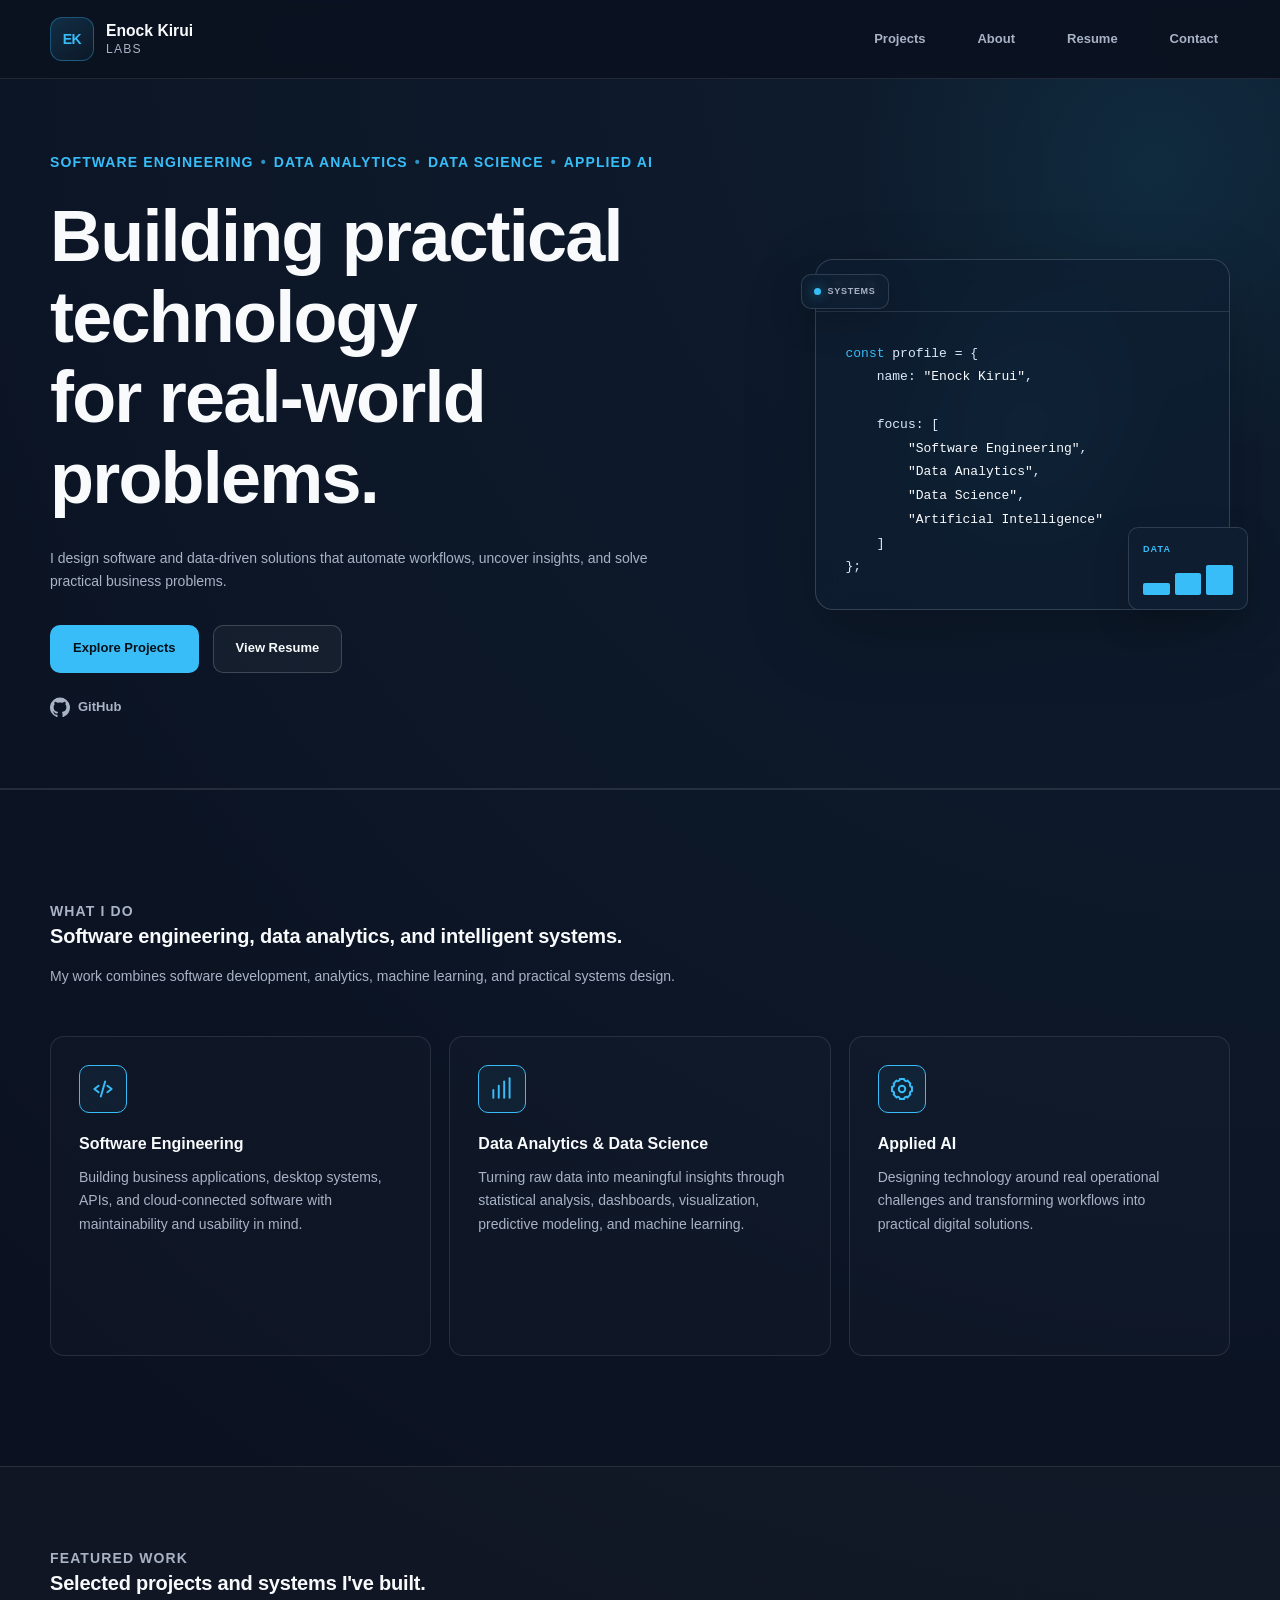
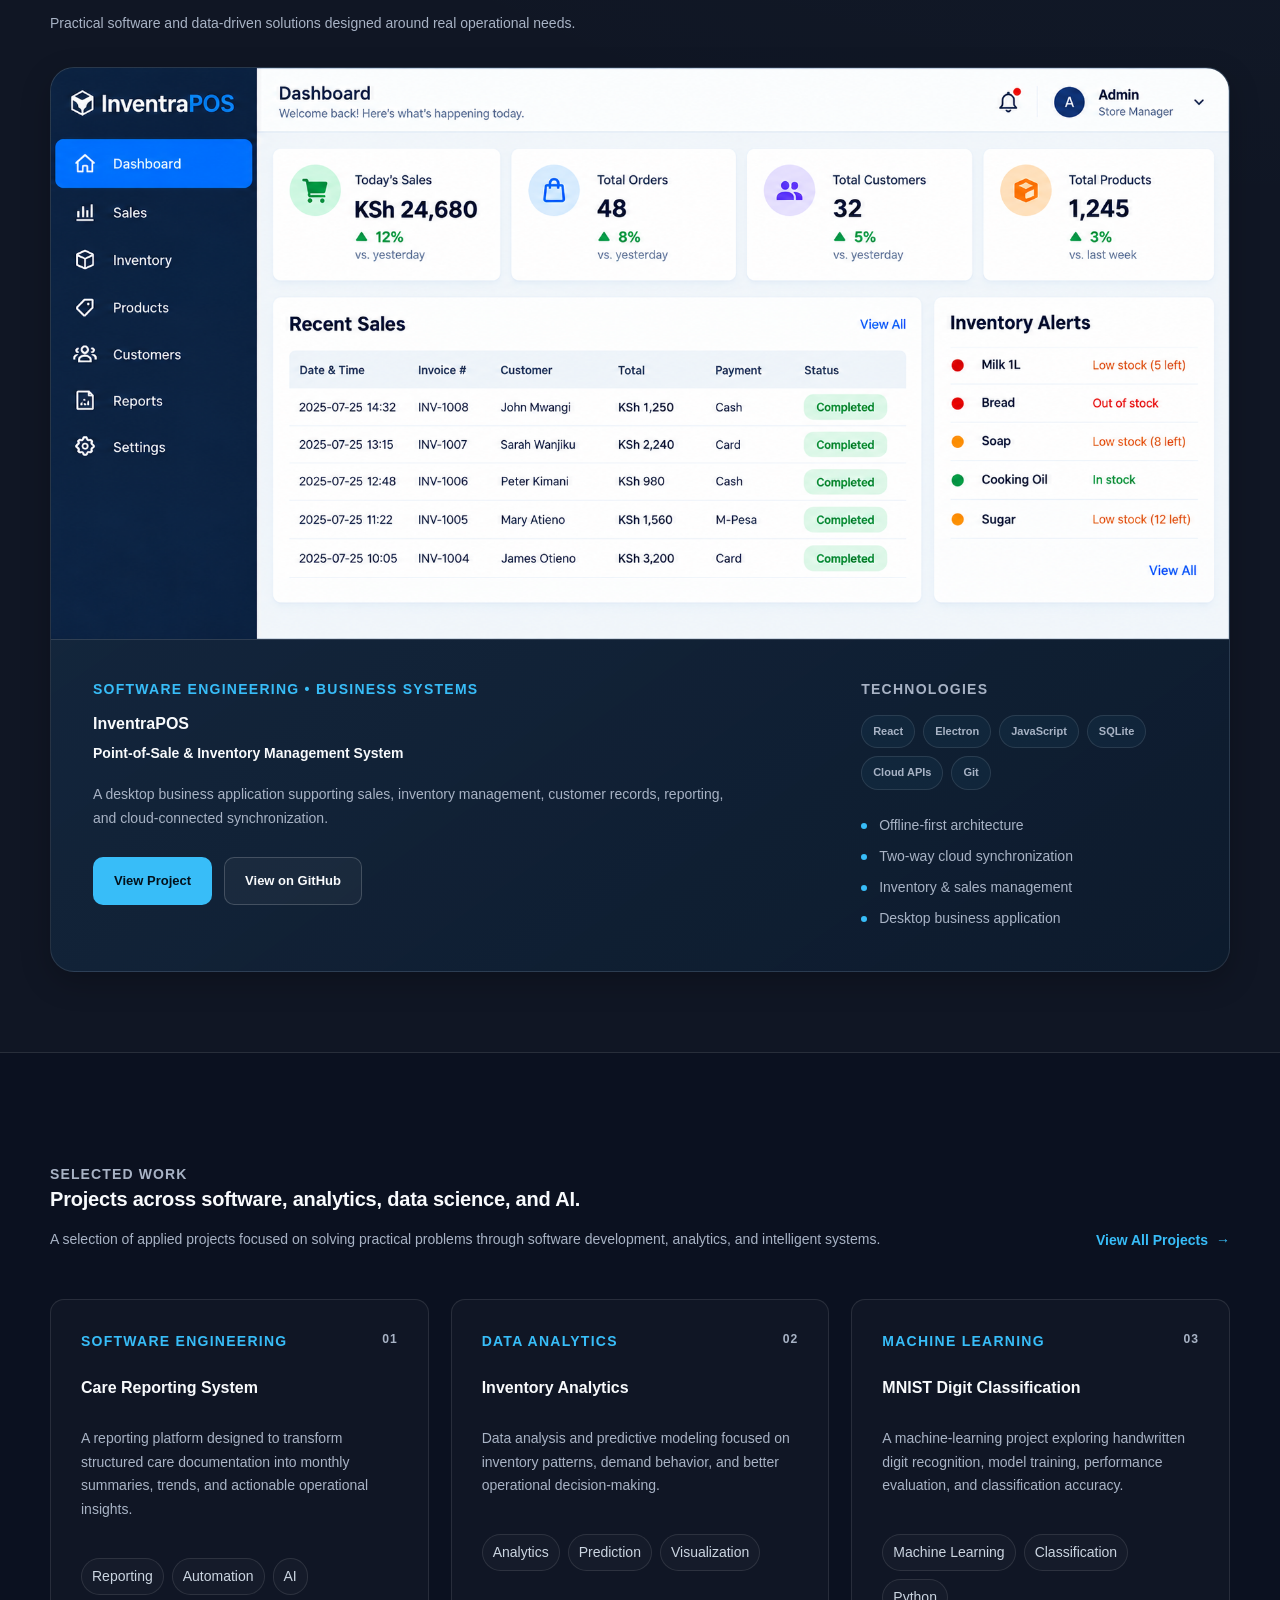
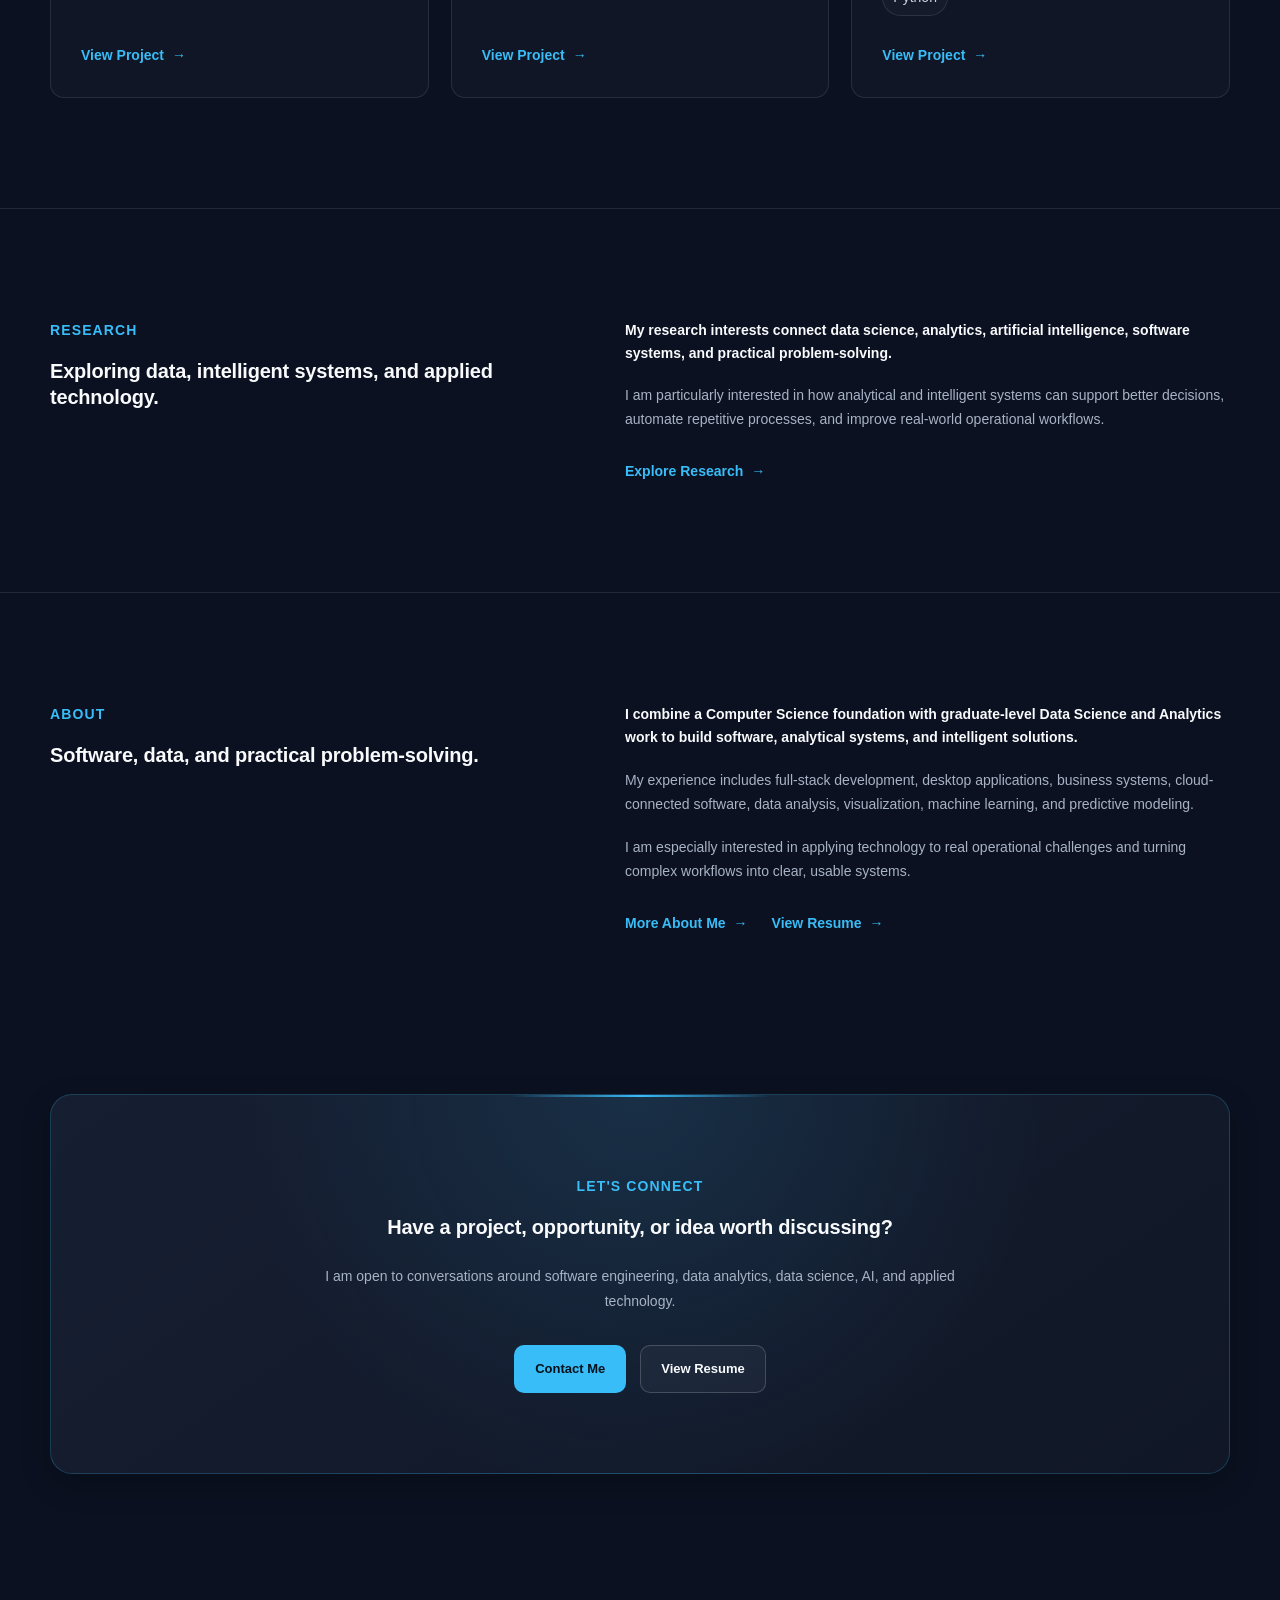
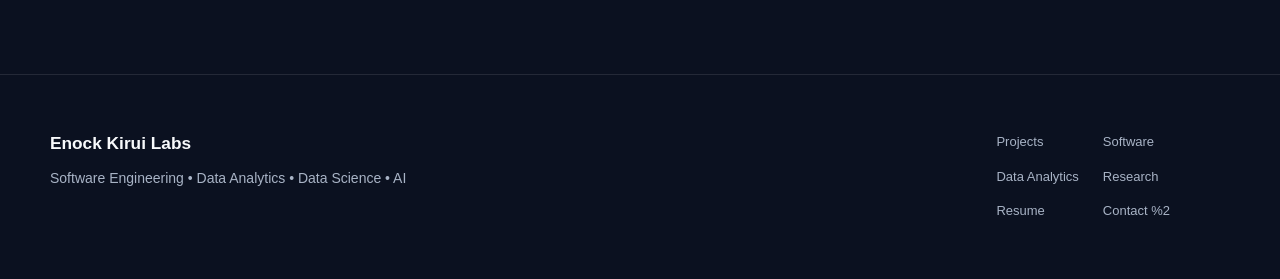
==== index.html @ 28e9755c "Innitial portfolio website" ====
<!DOCTYPE html>
<html lang="en">

<head>
    <meta charset="UTF-8">
    <meta
        name="viewport"
        content="width=device-width, initial-scale=1.0"
    >

    <title>
        Enock Kirui | Software Engineering, Data Analytics, Data Science & AI
    </title>

    <meta
        name="description"
        content="Enock Kirui Labs - Software Engineering, Data Analytics, Data Science, AI, and Applied Systems. Explore software, analytics, machine learning, and technical projects."
    >

    <meta
        name="author"
        content="Enock Kirui"
    >

    <link
        rel="stylesheet"
        href="assets/css/main.css"
    >
</head>

<body>

    <!-- =====================================================
         SKIP LINK
    ====================================================== -->

    <a
        class="skip-link"
        href="#main-content"
    >
        Skip to main content
    </a>


    <!-- =====================================================
         HEADER
    ====================================================== -->

    <header
        class="site-header"
        id="site-header"
    >
        <div class="container header-container">

            <!-- Brand -->

            <a
                class="brand"
                href="#home"
                aria-label="Enock Kirui Labs home"
            >
                <span
                    class="brand-mark"
                    aria-hidden="true"
                >
                    EK
                </span>

                <span class="brand-text">
                    <strong>Enock Kirui</strong>
                    <span>Labs</span>
                </span>
            </a>


            <!-- Mobile Navigation Button -->

            <button
                class="nav-toggle"
                id="nav-toggle"
                type="button"
                aria-label="Open navigation menu"
                aria-expanded="false"
                aria-controls="primary-navigation"
            >
                <span></span>
                <span></span>
                <span></span>
            </button>


            <!-- Primary Navigation -->

           <!-- Primary Navigation -->

<nav
    class="primary-navigation"
    id="primary-navigation"
    aria-label="Primary navigation"
>
    <ul class="nav-list">

        <li>
            <a
                class="nav-link"
                href="#projects"
            >
                Projects
            </a>
        </li>

        <li>
            <a
                class="nav-link"
                href="#about"
            >
                About
            </a>
        </li>

        <li>
            <a
                class="nav-link"
                href="resume.html"
            >
                Resume
            </a>
        </li>

        <li>
            <a
                class="nav-link"
                href="#contact"
            >
                Contact
            </a>
        </li>

    </ul>
</nav>

        </div>
    </header>


    <!-- =====================================================
         MAIN CONTENT
    ====================================================== -->

    <main id="main-content">


        <!-- =================================================
             HERO
        ================================================== -->

       <!-- =====================================================
     HERO
     ===================================================== -->

<section
    class="hero"
    id="home"
>

    <div class="container hero-container">

        <!-- HERO CONTENT -->

        <div class="hero-content">

            <p class="hero-eyebrow">
                SOFTWARE ENGINEERING
                <span>•</span>
                DATA ANALYTICS
                <span>•</span>
                DATA SCIENCE
                <span>•</span>
                APPLIED AI
            </p>


            <h1 class="hero-title">
                <span>Building practical technology</span>
                <span>for real-world problems.</span>
            </h1>


            <p class="hero-description">
                I design software and data-driven solutions that
                automate workflows, uncover insights, and solve
                practical business problems.
            </p>


            <!-- HERO BUTTONS -->

            <div class="hero-actions">

                <a
                    class="button button-primary"
                    href="#projects"
                >
                    Explore Projects
                </a>

                <a
                    class="button button-secondary"
                    href="resume.html"
                >
                    View Resume
                </a>

            </div>


            <!-- SOCIAL LINKS -->

            <div class="hero-socials">

                <a
                    href="https://github.com/kirui-star"
                    target="_blank"
                    rel="noopener noreferrer"
                    aria-label="Visit Enock Kirui on GitHub"
                >

                    <svg
                        viewBox="0 0 24 24"
                        aria-hidden="true"
                    >
                        <path
                            fill="currentColor"
                            d="M12 .7a12 12 0 0 0-3.79 23.39c.6.11.82-.26.82-.58v-2.24c-3.34.73-4.04-1.42-4.04-1.42-.55-1.39-1.34-1.76-1.34-1.76-1.09-.75.08-.73.08-.73 1.21.08 1.84 1.24 1.84 1.24 1.07 1.84 2.81 1.31 3.5 1 .11-.78.42-1.31.76-1.61-2.67-.3-5.47-1.33-5.47-5.93 0-1.31.47-2.38 1.24-3.22-.12-.3-.54-1.52.12-3.18 0 0 1.01-.32 3.3 1.23a11.5 11.5 0 0 1 6 0c2.29-1.55 3.3-1.23 3.3-1.23.66 1.66.24 2.88.12 3.18.77.84 1.24 1.91 1.24 3.22 0 4.61-2.81 5.62-5.48 5.92.43.37.81 1.1.81 2.22v3.29c0 .32.22.7.82.58A12 12 0 0 0 12 .7Z"
                        />
                    </svg>

                    <span>GitHub</span>

                </a>

            </div>

        </div>


        <!-- =================================================
             HERO VISUAL
             ================================================= -->

        <div
            class="hero-visual"
            aria-hidden="true"
        >

            <div class="code-window">

                <div class="code-window-header">

                    <span></span>
                    <span></span>
                    <span></span>

                </div>


                <div class="code-window-body">

                    <pre><code><span class="code-keyword">const</span> profile = {
    name: <span class="code-string">"Enock Kirui"</span>,

    focus: [
        <span class="code-string">"Software Engineering"</span>,
        <span class="code-string">"Data Analytics"</span>,
        <span class="code-string">"Data Science"</span>,
        <span class="code-string">"Artificial Intelligence"</span>
    ]
};</code></pre>

                </div>

            </div>


            <!-- Decorative data elements -->

            <div class="hero-data-card hero-data-card-one">

                <span class="data-label">
                    DATA
                </span>

                <div class="data-bars">
                    <span></span>
                    <span></span>
                    <span></span>
                </div>

            </div>


            <div class="hero-data-card hero-data-card-two">

                <span class="data-dot"></span>

                <span>
                    SYSTEMS
                </span>

            </div>

        </div>

    </div>

</section>


        <!-- =================================================
             EXPERTISE / PROJECTS OVERVIEW
        ================================================== -->

        <section
            class="section expertise"
            id="projects"
        >
            <div class="container">

                <div class="section-heading">

                    <p class="eyebrow">
                        What I Do
                    </p>

                    <h2>
                        Software engineering, data analytics, and intelligent systems.
                    </h2>

                    <p>
                        My work combines software development, analytics,
                        machine learning, and practical systems design.
                    </p>

                </div>


              <div class="expertise-grid">

    <!-- Software Engineering -->

    <article class="expertise-card">

        <div class="expertise-icon" aria-hidden="true">
            <svg viewBox="0 0 24 24">
                <path d="M8 9l-4 3 4 3"></path>
                <path d="M16 9l4 3-4 3"></path>
                <path d="M14 5l-4 14"></path>
            </svg>
        </div>

        <h3>Software Engineering</h3>

        <p>
            Building business applications, desktop systems,
            APIs, and cloud-connected software with
            maintainability and usability in mind.
        </p>

    </article>


    <!-- Data Analytics & Data Science -->

    <article class="expertise-card">

        <div class="expertise-icon" aria-hidden="true">
            <svg viewBox="0 0 24 24">
                <path d="M4 20V13"></path>
                <path d="M9 20V9"></path>
                <path d="M14 20V5"></path>
                <path d="M19 20V2"></path>
            </svg>
        </div>

        <h3>Data Analytics &amp; Data Science</h3>

        <p>
            Turning raw data into meaningful insights through
            statistical analysis, dashboards, visualization,
            predictive modeling, and machine learning.
        </p>

    </article>


    <!-- Applied Systems -->

    <article class="expertise-card">

        <div class="expertise-icon" aria-hidden="true">

            <svg viewBox="0 0 24 24">

                <circle cx="12" cy="12" r="3"></circle>

                <path
                    d="M19.4 15a1.7 1.7 0 0 0 .3 1.9l.1.1-2.8 2.8-.1-.1
                    a1.7 1.7 0 0 0-1.9-.3
                    1.7 1.7 0 0 0-1 1.6v.2h-4V21
                    a1.7 1.7 0 0 0-1-1.6
                    1.7 1.7 0 0 0-1.9.3l-.1.1L4.2 17l.1-.1
                    a1.7 1.7 0 0 0 .3-1.9
                    A1.7 1.7 0 0 0 3 14H2.8v-4H3
                    a1.7 1.7 0 0 0 1.6-1
                    1.7 1.7 0 0 0-.3-1.9L4.2 7
                    7 4.2l.1.1
                    a1.7 1.7 0 0 0 1.9.3
                    1.7 1.7 0 0 0 1-1.6v-.2h4V3
                    a1.7 1.7 0 0 0 1 1.6
                    1.7 1.7 0 0 0 1.9-.3l.1-.1L19.8 7l-.1.1
                    a1.7 1.7 0 0 0-.3 1.9
                    1.7 1.7 0 0 0 1.6 1h.2v4H21
                    a1.7 1.7 0 0 0-1.6 1Z"
                ></path>

            </svg>

        </div>

        <h3>Applied AI</h3>

        <p>
            Designing technology around real operational
            challenges and transforming workflows into
            practical digital solutions.
        </p>

    </article>

</div>

            </div>
        </section>


        <!-- =================================================
             SOFTWARE / FEATURED PROJECT
        ================================================== -->
<!-- =====================================================
     FEATURED WORK — INVENTRAPOS
     ===================================================== -->
<section class="section featured-project" id="projects">

    <div class="container">

        <!-- Section heading -->
        <div class="section-heading featured-heading">

            <p class="eyebrow">
                Featured Work
            </p>

            <h2>
                Selected projects and systems I've built.
            </h2>

            <p>
                Practical software and data-driven solutions designed
                around real operational needs.
            </p>

        </div>


        <!-- InventraPOS -->
        <article class="featured-work-card">

            <!-- Large application screenshot -->
            <div class="featured-work-image">

                <img
                    src="assets/images/dashboard.png"
                    alt="InventraPOS point-of-sale and inventory management dashboard"
                    loading="lazy"
                >

            </div>


            <!-- Project information -->
            <div class="featured-work-info">

                <div class="featured-work-description">

                    <p class="project-category">
                        Software Engineering • Business Systems
                    </p>

                    <h3>
                        InventraPOS
                    </h3>

                    <p class="featured-work-subtitle">
                        Point-of-Sale &amp; Inventory Management System
                    </p>

                    <p>
                        A desktop business application supporting sales,
                        inventory management, customer records, reporting,
                        and cloud-connected synchronization.
                    </p>


                    <div class="featured-work-actions">

                        <a
                            href="projects/inventrapos.html"
                            class="button button-primary"
                        >
                            View Project
                        </a>

                        <a
                            href="https://github.com/kirui-star/hybrid-pos"
                            class="button button-secondary"
                            target="_blank"
                            rel="noopener noreferrer"
                        >
                            View on GitHub
                        </a>

                    </div>

                </div>


                <!-- Technologies -->
                <div class="featured-work-tech">

                    <p class="featured-tech-label">
                        Technologies
                    </p>

                    <div class="featured-tech-list">

                        <span>React</span>
                        <span>Electron</span>
                        <span>JavaScript</span>
                        <span>SQLite</span>
                        <span>Cloud APIs</span>
                        <span>Git</span>

                    </div>

                    <div class="featured-highlights">

                        <p>Offline-first architecture</p>
                        <p>Two-way cloud synchronization</p>
                        <p>Inventory &amp; sales management</p>
                        <p>Desktop business application</p>

                    </div>

                </div>

            </div>

        </article>
        

    </div>

</section>

        <!-- =================================================
             DATA ANALYTICS / SELECTED WORK
        ================================================== -->

        <section
            class="section"
            id="data-analytics"
        >
            <div class="container">


                <div class="section-heading section-heading-row">

                    <div>

                        <p class="eyebrow">
                            Selected Work
                        </p>

                        <h2>
                            Projects across software, analytics, data science, and AI.
                        </h2>

                        <p>
                            A selection of applied projects focused on solving
                            practical problems through software development,
                            analytics, and intelligent systems.
                        </p>

                    </div>


                    <a
                        href="projects.html"
                        class="text-link"
                    >
                        View All Projects
                        <span aria-hidden="true">→</span>
                    </a>

                </div>


                <div
                    class="projects-grid"
                    id="selected-work"
                >


                    <!-- Project 1 -->

                    <article class="project-card">

                        <div class="project-card-top">

                            <p class="project-category">
                                Software Engineering
                            </p>

                            <span class="project-number">
                                01
                            </span>

                        </div>

                        <h3>
                            Care Reporting System
                        </h3>

                        <p>
                            A reporting platform designed to transform
                            structured care documentation into monthly
                            summaries, trends, and actionable operational
                            insights.
                        </p>

                        <ul class="project-tags">
                            <li>Reporting</li>
                            <li>Automation</li>
                            <li>AI</li>
                        </ul>

                        <a
                            href="projects.html"
                            class="text-link"
                        >
                            View Project
                            <span aria-hidden="true">→</span>
                        </a>

                    </article>


                    <!-- Project 2 -->

                    <article class="project-card">

                        <div class="project-card-top">

                            <p class="project-category">
                                Data Analytics
                            </p>

                            <span class="project-number">
                                02
                            </span>

                        </div>

                        <h3>
                            Inventory Analytics
                        </h3>

                        <p>
                            Data analysis and predictive modeling focused on
                            inventory patterns, demand behavior, and better
                            operational decision-making.
                        </p>

                        <ul class="project-tags">
                            <li>Analytics</li>
                            <li>Prediction</li>
                            <li>Visualization</li>
                        </ul>

                        <a
                            href="projects.html"
                            class="text-link"
                        >
                            View Project
                            <span aria-hidden="true">→</span>
                        </a>

                    </article>


                    <!-- Project 3 -->

                    <article class="project-card">

                        <div class="project-card-top">

                            <p class="project-category">
                                Machine Learning
                            </p>

                            <span class="project-number">
                                03
                            </span>

                        </div>

                        <h3>
                            MNIST Digit Classification
                        </h3>

                        <p>
                            A machine-learning project exploring handwritten
                            digit recognition, model training, performance
                            evaluation, and classification accuracy.
                        </p>

                        <ul class="project-tags">
                            <li>Machine Learning</li>
                            <li>Classification</li>
                            <li>Python</li>
                        </ul>

                        <a
                            href="projects.html"
                            class="text-link"
                        >
                            View Project
                            <span aria-hidden="true">→</span>
                        </a>

                    </article>

                </div>

            </div>
        </section>


        <!-- =================================================
             RESEARCH
        ================================================== -->

        <section
            class="section about-preview"
            id="research"
        >
            <div class="container about-preview-container">

                <div class="about-preview-heading">

                    <p class="eyebrow">
                        Research
                    </p>

                    <h2>
                        Exploring data, intelligent systems, and applied technology.
                    </h2>

                </div>


                <div class="about-preview-content">

                    <p class="about-lead">
                        My research interests connect data science, analytics,
                        artificial intelligence, software systems, and practical
                        problem-solving.
                    </p>

                    <p>
                        I am particularly interested in how analytical and
                        intelligent systems can support better decisions,
                        automate repetitive processes, and improve real-world
                        operational workflows.
                    </p>

                    <div class="about-actions">

                        <a
                            href="research.html"
                            class="text-link"
                        >
                            Explore Research
                            <span aria-hidden="true">→</span>
                        </a>

                    </div>

                </div>

            </div>
        </section>


        <!-- =================================================
             ABOUT
        ================================================== -->

        <section
            class="section about-preview"
            id="about"
        >
            <div class="container about-preview-container">

                <div class="about-preview-heading">

                    <p class="eyebrow">
                        About
                    </p>

                    <h2>
                        Software, data, and practical problem-solving.
                    </h2>

                </div>


                <div class="about-preview-content">

                    <p class="about-lead">
                        I combine a Computer Science foundation with graduate-level
                        Data Science and Analytics work to build software,
                        analytical systems, and intelligent solutions.
                    </p>

                    <p>
                        My experience includes full-stack development, desktop
                        applications, business systems, cloud-connected software,
                        data analysis, visualization, machine learning, and
                        predictive modeling.
                    </p>

                    <p>
                        I am especially interested in applying technology to real
                        operational challenges and turning complex workflows into
                        clear, usable systems.
                    </p>

                    <div class="about-actions">

                        <a
                            href="about.html"
                            class="text-link"
                        >
                            More About Me
                            <span aria-hidden="true">→</span>
                        </a>

                        <a
                            href="resume.html"
                            class="text-link"
                        >
                            View Resume
                            <span aria-hidden="true">→</span>
                        </a>

                    </div>

                </div>

            </div>
        </section>


        <!-- =================================================
             CONTACT
        ================================================== -->

        <section
            class="section cta"
            id="contact"
        >
            <div class="container">

                <div class="cta-card">

                    <p class="eyebrow">
                        Let's Connect
                    </p>

                    <h2>
                        Have a project, opportunity, or idea worth discussing?
                    </h2>

                    <p>
                        I am open to conversations around software engineering,
                        data analytics, data science, AI, and applied technology.
                    </p>

                    <div class="cta-actions">

                        <a
                            class="button button-primary"
                            href="contact.html"
                        >
                            Contact Me
                        </a>

                        <a
                            class="button button-secondary"
                            href="resume.html"
                        >
                            View Resume
                        </a>

                    </div>

                </div>

            </div>
        </section>


    </main>


    <!-- =====================================================
         FOOTER
    ====================================================== -->

    <footer class="site-footer">

        <div class="container footer-container">


            <!-- Footer Brand -->

            <div class="footer-brand-block">

                <a
                    class="footer-brand"
                    href="#home"
                >
                    Enock Kirui Labs
                </a>

                <p>
                    Software Engineering • Data Analytics • Data Science • AI
                </p>

            </div>


            <!-- Footer Navigation -->

            <nav
                class="footer-navigation"
                aria-label="Footer navigation"
            >
                <ul class="footer-links">

                    <li>
                        <a href="#projects">
                            Projects
                        </a>
                    </li>

                    <li>
                        <a href="#software">
                            Software
                        </a>
                    </li>

                    <li>
                        <a href="#data-analytics">
                            Data Analytics
                        </a>
                    </li>

                    <li>
                        <a href="#research">
                            Research
                        </a>
                    </li>

                    <li>
                        <a href="resume.html">
                            Resume
                        </a>
                    </li>

                    <li>
                        <a href="#contact">
                            Contact
                    %2
---- assets/css/main.css ----
/* =========================================================
   ENOCK KIRUI LABS
   Main Stylesheet
   ========================================================= */

/* =========================================================
   1. DESIGN TOKENS
   ========================================================= */

:root {
    --color-bg: #0b1120;
    --color-bg-soft: #111827;
    --color-surface: #172033;
    --color-surface-light: #1e293b;

    --color-text: #f8fafc;
    --color-text-muted: #a8b3c5;
    --color-text-soft: #cbd5e1;

    --color-primary: #38bdf8;
    --color-primary-hover: #7dd3fc;

    --color-border: rgba(255, 255, 255, 0.10);
    --color-border-strong: rgba(255, 255, 255, 0.18);

    --shadow-card: 0 10px 30px rgba(0, 0, 0, 0.22);

    --radius-sm: 8px;
    --radius-md: 14px;
    --radius-lg: 22px;

    --container-width: 1180px;
    --section-space: 110px;

    --font-main: "Inter", "Helvetica Neue", Arial, sans-serif;
    --transition: 0.25s ease;
}


/* =========================================================
   2. RESET + BASE
   ========================================================= */

*,
*::before,
*::after {
    box-sizing: border-box;
}

html {
    scroll-behavior: smooth;
}

body {
    margin: 0;
    background:
        radial-gradient(
            circle at top right,
            rgba(56, 189, 248, 0.08),
            transparent 35%
        ),
        var(--color-bg);
    color: var(--color-text);
    font-family: var(--font-main);
    font-weight: 400;
    line-height: 1.6;
    -webkit-font-smoothing: antialiased;
}

img {
    max-width: 100%;
    display: block;
}

a {
    color: inherit;
}

button,
input,
textarea,
select {
    font: inherit;
}


/* =========================================================
   3. ACCESSIBILITY
   ========================================================= */

.skip-link {
    position: absolute;
    top: -100px;
    left: 20px;
    z-index: 9999;

    padding: 12px 18px;

    border-radius: var(--radius-sm);
    background: var(--color-primary);
    color: #03111b;

    font-weight: 700;
    text-decoration: none;
}

.skip-link:focus {
    top: 20px;
}

a:focus-visible,
button:focus-visible {
    outline: 3px solid var(--color-primary);
    outline-offset: 4px;
}


/* =========================================================
   4. GLOBAL LAYOUT + TYPOGRAPHY
   ========================================================= */

.container {
    width: min(calc(100% - 40px), var(--container-width));
    margin-inline: auto;
}

.section {
    padding-block: var(--section-space);
}

.eyebrow {
    margin: 0 0 16px;

    color: var(--color-primary);

    font-size: 0.84rem;
    font-weight: 600;
    letter-spacing: 0.12em;
    text-transform: uppercase;
}

.section-heading {
    max-width: 720px;
    margin-bottom: 48px;
}

.section-heading h2 {
    margin: 0 0 16px;

    font-size: clamp(2rem, 4vw, 3.2rem);
    font-weight: 700;
    line-height: 1.1;
}

.section-heading p {
    margin: 0;

    color: var(--color-text-muted);

    font-size: 1.05rem;
    line-height: 1.6;
}

.section-heading-row {
    max-width: none;

    display: flex;
    justify-content: space-between;
    align-items: end;
    gap: 30px;
}


/* =========================================================
   5. HEADER + BRAND
   ========================================================= */

.site-header {
    position: sticky;
    top: 0;
    z-index: 1000;

    background: rgba(11, 17, 32, 0.90);
    backdrop-filter: blur(14px);
    -webkit-backdrop-filter: blur(14px);

    border-bottom: 1px solid var(--color-border);
}

.header-container {
    min-height: 78px;

    display: flex;
    align-items: center;
    justify-content: space-between;
    gap: 30px;
}

.brand {
    display: inline-flex;
    align-items: center;
    gap: 12px;

    color: var(--color-text);
    text-decoration: none;
}

.brand-mark {
    width: 44px;
    height: 44px;

    display: grid;
    place-items: center;

    border: 1px solid rgba(56, 189, 248, 0.35);
    border-radius: 12px;

    background:
        linear-gradient(
            145deg,
            rgba(56, 189, 248, 0.18),
            rgba(56, 189, 248, 0.04)
        );

    color: var(--color-primary);

    font-weight: 800;
    letter-spacing: -0.03em;
}

.brand-text {
    display: flex;
    flex-direction: column;

    line-height: 1.1;
}

.brand-text strong {
    font-size: 0.98rem;
}

.brand-text span {
    margin-top: 4px;

    color: var(--color-text-muted);

    font-size: 0.76rem;
    letter-spacing: 0.10em;
    text-transform: uppercase;
}


/* =========================================================
   6. NAVIGATION
   ========================================================= */

.primary-navigation {
    display: block;
}

.nav-list {
    margin: 0;
    padding: 0;

    display: flex;
    align-items: center;
    gap: 4px;

    list-style: none;
}

.nav-link {
    display: inline-block;

    padding: 10px 12px;

    border-radius: 8px;

    color: var(--color-text-muted);

    font-size: 0.93rem;
    font-weight: 500;
    text-decoration: none;

    transition:
        color var(--transition),
        background-color var(--transition);
}

.nav-link:hover {
    color: var(--color-text);
    background: rgba(255, 255, 255, 0.05);
}

.nav-link.active,
.nav-link[aria-current="page"] {
    color: var(--color-primary);
}

.nav-toggle {
    display: none;

    width: 46px;
    height: 46px;
    padding: 10px;

    border: 1px solid var(--color-border);
    border-radius: 10px;

    background: var(--color-surface);

    cursor: pointer;
}

.nav-toggle span {
    width: 100%;
    height: 2px;

    display: block;
    margin: 5px 0;

    border-radius: 999px;
    background: var(--color-text);
}


/* =========================================================
   7. HERO
   ========================================================= */

.hero {
    min-height: calc(100vh - 60px);

    display: flex;
    align-items: center;

    padding: 30px 0 40px;
}

.hero-container {
    display: grid;
    grid-template-columns:
        minmax(0, 1.1fr)
        minmax(360px, 0.9fr);

    align-items: center;
    gap: 70px;
}

.hero-content {
    max-width: 720px;
}

.hero h1 {
    max-width: 780px;
    margin: 0;

    font-size: clamp(3rem, 7vw, 5.8rem);
    font-weight: 700;
    line-height: 0.98;
    letter-spacing: -0.055em;
}

.hero-description {
    max-width: 680px;
    margin: 28px 0 0;

    color: var(--color-text-muted);

    font-size: clamp(1rem, 1.8vw, 1.22rem);
}

.hero-actions {
    margin-top: 34px;

    display: flex;
    flex-wrap: wrap;
    gap: 14px;
}

.hero-links {
    margin-top: 28px;

    display: flex;
    gap: 22px;
}

.hero-links a {
    color: var(--color-text-soft);

    font-size: 0.94rem;
    text-decoration: none;

    border-bottom: 1px solid transparent;

    transition:
        color var(--transition),
        border-color var(--transition);
}

.hero-links a:hover {
    color: var(--color-primary);
    border-color: var(--color-primary);
}


/* =========================================================
   8. BUTTONS + TEXT LINKS
   ========================================================= */

.button {
    min-height: 48px;

    display: inline-flex;
    align-items: center;
    justify-content: center;

    padding: 12px 20px;

    border: 1px solid transparent;
    border-radius: 10px;

    font-weight: 600;
    text-decoration: none;

    transition:
        transform var(--transition),
        background-color var(--transition),
        border-color var(--transition),
        color var(--transition);
}

.button:hover {
    transform: translateY(-2px);
}

.button-primary {
    background: var(--color-primary);
    color: #03111b;
}

.button-primary:hover {
    background: var(--color-primary-hover);
}

.button-secondary {
    border-color: var(--color-border-strong);
    background: rgba(255, 255, 255, 0.04);
    color: var(--color-text);
}

.button-secondary:hover {
    border-color: var(--color-primary);
    color: var(--color-primary);
}

.text-link {
    display: inline-flex;
    align-items: center;
    gap: 8px;

    color: var(--color-primary);

    font-weight: 700;
    text-decoration: none;

    transition:
        gap var(--transition),
        color var(--transition);
}

.text-link:hover {
    gap: 12px;
    color: var(--color-primary-hover);
}


/* =========================================================
   9. HERO CODE CARD
   ========================================================= */

.hero-visual {
    display: flex;
    justify-content: flex-end;
}

.hero-code-card {
    width: 100%;
    max-width: 480px;

    overflow: hidden;

    border: 1px solid var(--color-border);
    border-radius: var(--radius-lg);

    background:
        linear-gradient(
            145deg,
            rgba(30, 41, 59, 0.95),
            rgba(17, 24, 39, 0.95)
        );

    box-shadow: var(--shadow-card);
}

.code-card-header {
    height: 48px;

    display: flex;
    align-items: center;
    gap: 8px;

    padding: 0 18px;

    border-bottom: 1px solid var(--color-border);
}

.code-card-header span {
    width: 10px;
    height: 10px;

    border-radius: 50%;
    background: rgba(255, 255, 255, 0.26);
}

.hero-code-card pre {
    margin: 0;
    padding: 28px;
    overflow-x: auto;
}

.hero-code-card code {
    color: #c9e8f7;

    font-family: "Courier New", monospace;
    font-size: 0.94rem;
    line-height: 1.8;
}


/* =========================================================
   10. EXPERTISE
   ========================================================= */

.expertise {
    border-top: 1px solid var(--color-border);
}

.expertise-grid {
    display: grid;
    grid-template-columns: repeat(3, 1fr);
    gap: 22px;
}

.expertise-card {
    min-height: 320px;

    padding: 32px;

    display: flex;
    flex-direction: column;

    border: 1px solid var(--color-border);
    border-radius: var(--radius-md);

    background: rgba(255, 255, 255, 0.025);

    transition:
        transform var(--transition),
        border-color var(--transition),
        background-color var(--transition);
}

.expertise-card:hover {
    transform: translateY(-6px);

    border-color: rgba(56, 189, 248, 0.35);
    background: rgba(255, 255, 255, 0.045);
}

.card-number {
    margin-bottom: 70px;

    color: var(--color-primary);

    font-size: 0.78rem;
    font-weight: 700;
    letter-spacing: 0.12em;
}

.expertise-card h3 {
    margin: 0 0 14px;

    font-size: 1.35rem;
    font-weight: 600;
}

.expertise-card p {
    margin: 0 0 24px;

    color: var(--color-text-muted);
    line-height: 1.65;
}

.expertise-card .text-link {
    margin-top: auto;
}


/* =========================================================
   11. FEATURED PROJECT
   ========================================================= */

.featured-project {
    background: rgba(255, 255, 255, 0.018);

    border-top: 1px solid var(--color-border);
    border-bottom: 1px solid var(--color-border);
}

.featured-project-card {
    display: grid;
    grid-template-columns: 1fr 1fr;
    align-items: center;
    gap: 60px;

    padding: 48px;

    border: 1px solid var(--color-border);
    border-radius: var(--radius-lg);

    background:
        linear-gradient(
            145deg,
            rgba(23, 32, 51, 0.88),
            rgba(17, 24, 39, 0.82)
        );
}

.project-category {
    margin: 0 0 14px;

    color: var(--color-primary);

    font-size: 0.79rem;
    font-weight: 700;
    letter-spacing: 0.08em;
    text-transform: uppercase;
}

.featured-project-content h3 {
    margin: 0 0 20px;

    font-size: clamp(2rem, 4vw, 3rem);
    font-weight: 700;
    line-height: 1.12;
}

.featured-project-content > p:not(.project-category) {
    color: var(--color-text-muted);
}

.project-highlights {
    margin: 26px 0;
    padding: 0;

    display: grid;
    grid-template-columns: 1fr 1fr;
    gap: 12px 20px;

    list-style: none;
}

.project-highlights li {
    position: relative;

    padding-left: 22px;

    color: var(--color-text-soft);

    font-size: 0.92rem;
}

.project-highlights li::before {
    content: "";

    position: absolute;
    left: 0;
    top: 0.65em;

    width: 7px;
    height: 7px;

    border-radius: 50%;
    background: var(--color-primary);
}

.technology-list {
    margin: 28px 0;
    padding: 0;

    display: flex;
    flex-wrap: wrap;
    gap: 9px;

    list-style: none;
}

.technology-list li {
    padding: 7px 11px;

    border: 1px solid var(--color-border);
    border-radius: 999px;

    background: rgba(255, 255, 255, 0.035);
    color: var(--color-text-soft);

    font-size: 0.78rem;
}

.project-actions {
    display: flex;
    flex-wrap: wrap;
    gap: 12px;
}


/* =========================================================
   12. FEATURED PROJECT PREVIEW
   ========================================================= */

.featured-project-preview {
    display: flex;
    justify-content: center;
}

.project-preview-label {
    margin-bottom: 12px;

    color: var(--color-text-muted);

    font-size: 0.78rem;
    font-weight: 700;
    letter-spacing: 0.08em;
    text-transform: uppercase;
}

.project-preview-window {
    width: 100%;

    overflow: hidden;

    border: 1px solid var(--color-border-strong);
    border-radius: var(--radius-md);

    background: #0d1524;
    box-shadow: var(--shadow-card);
}

.preview-toolbar {
    height: 42px;

    display: flex;
    align-items: center;
    justify-content: space-between;

    padding-inline: 14px;

    border-bottom: 1px solid var(--color-border);
}

.preview-toolbar-left {
    display: flex;
    gap: 7px;
}

.preview-toolbar span {
    width: 8px;
    height: 8px;

    border-radius: 50%;
    background: rgba(255, 255, 255, 0.25);
}

.preview-toolbar-title {
    color: var(--color-text-muted);

    font-size: 0.76rem;
    font-weight: 600;
}

.preview-content {
    min-height: 310px;

    display: grid;
    grid-template-columns: 80px 1fr;
}

.preview-sidebar {
    padding: 16px 12px;

    border-right: 1px solid var(--color-border);
    background: rgba(255, 255, 255, 0.035);
}

.preview-logo {
    width: 32px;
    height: 32px;

    margin-bottom: 24px;

    display: grid;
    place-items: center;

    border-radius: 8px;

    background: var(--color-primary);
    color: #03111b;

    font-size: 0.85rem;
    font-weight: 800;
}

.preview-menu-item {
    height: 9px;

    margin-bottom: 14px;

    border-radius: 999px;
    background: rgba(255, 255, 255, 0.08);
}

.preview-menu-item.active {
    background: rgba(56, 189, 248, 0.40);
}

.preview-main {
    padding: 22px;
}

.preview-header {
    margin-bottom: 20px;

    display: flex;
    align-items: center;
    justify-content: space-between;
}

.preview-small-line,
.preview-large-line {
    display: block;

    border-radius: 999px;
    background: rgba(255, 255, 255, 0.10);
}

.preview-small-line {
    width: 70px;
    height: 7px;
    margin-bottom: 9px;
}

.preview-large-line {
    width: 130px;
    height: 10px;
}

.preview-user {
    width: 30px;
    height: 30px;

    border: 1px solid rgba(56, 189, 248, 0.35);
    border-radius: 50%;

    background: rgba(56, 189, 248, 0.18);
}

.preview-stats {
    margin-bottom: 18px;

    display: grid;
    grid-template-columns: repeat(3, 1fr);
    gap: 10px;
}

.preview-stat {
    height: 80px;

    padding: 13px;

    display: flex;
    flex-direction: column;
    justify-content: space-between;

    border: 1px solid var(--color-border);
    border-radius: 8px;

    background: rgba(56, 189, 248, 0.055);
}

.preview-stat-label {
    width: 60%;
    height: 7px;

    display: block;

    border-radius: 999px;
    background: rgba(255, 255, 255, 0.10);
}

.preview-stat-value {
    width: 40%;
    height: 14px;

    display: block;

    border-radius: 4px;
    background: rgba(56, 189, 248, 0.28);
}

.preview-chart {
    min-height: 175px;

    padding: 20px;

    display: flex;
    align-items: end;
    gap: 10px;

    border: 1px solid var(--color-border);
    border-radius: 10px;

    background:
        linear-gradient(
            to top,
            rgba(56, 189, 248, 0.10),
            rgba(56, 189, 248, 0.01)
        );
}

.chart-bar {
    flex: 1;
    min-width: 8px;

    border-radius: 4px 4px 0 0;
    background: rgba(56, 189, 248, 0.35);
}

.bar-1 { height: 30%; }
.bar-2 { height: 48%; }
.bar-3 { height: 66%; }
.bar-4 { height: 44%; }
.bar-5 { height: 78%; }
.bar-6 { height: 60%; }
.bar-7 { height: 88%; }


/* =========================================================
   13. PROJECT CARDS
   ========================================================= */

.projects-grid {
    display: grid;
    grid-template-columns: repeat(3, 1fr);
    gap: 22px;
}

.project-card {
    position: relative;

    min-height: 290px;
    padding: 30px;

    display: flex;
    flex-direction: column;

    overflow: hidden;

    border: 1px solid var(--color-border);
    border-radius: var(--radius-md);

    background: rgba(255, 255, 255, 0.025);

    transition:
        transform var(--transition),
        border-color var(--transition);
}

.project-card::before {
    content: "";

    position: absolute;
    top: 0;
    left: 0;

    width: 100%;
    height: 2px;

    background:
        linear-gradient(
            90deg,
            var(--color-primary),
            transparent
        );

    opacity: 0;
    transition: opacity var(--transition);
}

.project-card:hover {
    transform: translateY(-5px);
    border-color: rgba(56, 189, 248, 0.38);
}

.project-card:hover::before {
    opacity: 1;
}

.project-card-top {
    display: flex;
    justify-content: space-between;
    align-items: flex-start;
    gap: 20px;

    margin-bottom: 12px;
}

.project-number {
    color: var(--color-text-muted);

    font-size: 0.76rem;
    font-weight: 700;
    letter-spacing: 0.08em;
}

.project-card h3 {
    margin: 0 0 14px;

    font-size: 1.55rem;
    font-weight: 600;
    line-height: 1.2;
}

.project-card p:not(.project-category) {
    color: var(--color-text-muted);
    line-height: 1.7;
}

.project-tags {
    margin: 22px 0 28px;
    padding: 0;

    display: flex;
    flex-wrap: wrap;
    gap: 8px;

    list-style: none;
}

.project-tags li {
    padding: 6px 10px;

    border: 1px solid var(--color-border);
    border-radius: 999px;

    background: rgba(255, 255, 255, 0.025);
    color: var(--color-text-soft);

    font-size: 0.72rem;
}

.project-card .text-link {
    margin-top: auto;
}


/* =========================================================
   14. ABOUT PREVIEW
   ========================================================= */

.about-preview {
    border-top: 1px solid var(--color-border);
}

.about-preview-container {
    display: grid;
    grid-template-columns: 0.9fr 1.1fr;
    gap: 80px;
}

.about-preview-heading {
    max-width: 520px;
}

.about-preview h2 {
    max-width: 560px;
    margin: 0;

    font-size: clamp(2rem, 4vw, 3.3rem);
    font-weight: 700;
    line-height: 1.08;
}

.about-preview-content {
    max-width: 680px;
}

.about-preview-content p {
    margin-top: 0;
    margin-bottom: 18px;
}

.about-lead {
    color: var(--color-text);

    font-size: 1.2rem;
    font-weight: 600;
    line-height: 1.6;
}

.about-preview-content p:not(.about-lead) {
    color: var(--color-text-muted);
    line-height: 1.75;
}

.about-actions {
    margin-top: 28px;

    display: flex;
    flex-wrap: wrap;
    gap: 24px;
}


/* =========================================================
   15. CALL TO ACTION
   ========================================================= */

.cta {
    padding-top: 50px;
}

.cta-card {
    position: relative;

    overflow: hidden;

    padding: 80px 60px;

    text-align: center;

    border: 1px solid rgba(56, 189, 248, 0.22);
    border-radius: var(--radius-lg);

    background:
        radial-gradient(
            circle at top center,
            rgba(56, 189, 248, 0.12),
            transparent 58%
        ),
        linear-gradient(
            145deg,
            rgba(23, 32, 51, 0.95),
            rgba(17, 24, 39, 0.95)
        );

    box-shadow: var(--shadow-card);
}

.cta-card::before {
    content: "";

    position: absolute;
    top: 0;
    left: 50%;

    width: 260px;
    height: 2px;

    transform: translateX(-50%);

    background:
        linear-gradient(
            90deg,
            transparent,
            var(--color-primary),
            transparent
        );
}

.cta-card h2 {
    max-width: 820px;
    margin: 0 auto;

    font-size: clamp(2.2rem, 5vw, 4.2rem);
    font-weight: 700;
    line-height: 1.08;
}

.cta-card > p:not(.eyebrow) {
    max-width: 700px;
    margin: 24px auto 0;

    color: var(--color-text-muted);

    font-size: 1.05rem;
    line-height: 1.75;
}

.cta-actions {
    margin-top: 32px;

    display: flex;
    justify-content: center;
    flex-wrap: wrap;
    gap: 14px;
}


/* =========================================================
   16. FOOTER
   ========================================================= */

.site-footer {
    margin-top: 90px;
    padding-block: 55px;

    border-top: 1px solid var(--color-border);
}

.footer-container {
    display: grid;
    grid-template-columns: 1.2fr auto auto;
    align-items: start;
    gap: 60px;
}

.footer-brand-block {
    max-width: 380px;
}

.footer-brand {
    display: inline-block;

    color: var(--color-text);

    font-size: 1.08rem;
    font-weight: 700;
    text-decoration: none;
}

.footer-brand:hover {
    color: var(--color-primary);
}

.footer-brand-block p {
    margin: 9px 0 0;

    color: var(--color-text-muted);

    font-size: 0.86rem;
    line-height: 1.6;
}

.footer-links {
    margin: 0;
    padding: 0;

    display: grid;
    grid-template-columns: repeat(2, auto);
    gap: 10px 24px;

    list-style: none;
}

.footer-links a {
    color: var(--color-text-muted);

    font-size: 0.88rem;
    line-height: 1.9;
    text-decoration: none;

    transition: color var(--transition);
}

.footer-links a:hover {
    color: var(--color-primary);
}

.footer-meta {
    text-align: right;
}

.footer-socials {
    margin-bottom: 16px;

    display: flex;
    justify-content: flex-end;
    gap: 18px;
}

.footer-socials a {
    color: var(--color-text-soft);

    font-size: 0.88rem;
    text-decoration: none;

    transition: color var(--transition);
}

.footer-socials a:hover {
    color: var(--color-primary);
}

.copyright {
    margin: 0;

    color: var(--color-text-muted);

    font-size: 0.82rem;
    white-space: nowrap;
}


/* =========================================================
   17. RESPONSIVE — TABLET
   ========================================================= */

@media (max-width: 980px) {
    :root {
        --section-space: 85px;
    }

    .hero {
        min-height: 100vh;
        padding: 0;
    }

    .hero-container {
        grid-template-columns: 1fr;
        gap: 50px;
    }

    .hero-content {
        max-width: 780px;
    }

    .hero-visual {
        justify-content: flex-start;
    }

    .hero-code-card {
        max-width: 620px;
    }

    .expertise-grid {
        grid-template-columns: 1fr;
    }

    .expertise-card {
        min-height: auto;
    }

    .card-number {
        margin-bottom: 30px;
    }

    .featured-project-card {
        grid-template-columns: 1fr;
        gap: 45px;
    }

    .projects-grid {
        grid-template-columns: 1fr 1fr;
    }

    .about-preview-container {
        grid-template-columns: 1fr;
        gap: 35px;
    }

    .footer-container {
        grid-template-columns: 1fr 1fr;
        gap: 40px;
    }

    .footer-meta {
        grid-column: 1 / -1;
        text-align: left;
    }

    .footer-socials {
        justify-content: flex-start;
    }
}


/* =========================================================
   18. RESPONSIVE — NAVIGATION
   ========================================================= */

@media (max-width: 820px) {
    .header-container {
        position: relative;
    }

    .nav-toggle {
        display: block;
    }

    .primary-navigation {
        position: absolute;
        top: calc(100% + 1px);
        left: 0;
        right: 0;

        display: none;

        padding: 18px 20px 24px;

        border-bottom: 1px solid var(--color-border);

        background: rgba(11, 17, 32, 0.98);
        box-shadow: 0 14px 30px rgba(0, 0, 0, 0.28);
    }

    .primary-navigation.is-open {
        display: block;
    }

    .nav-list {
        flex-direction: column;
        align-items: stretch;
        gap: 4px;
    }

    .nav-link {
        display: block;
        padding: 13px 14px;
    }
}


/* =========================================================
   19. RESPONSIVE — MOBILE
   ========================================================= */

@media (max-width: 640px) {
    :root {
        --section-space: 70px;
    }

    .container {
        width: min(calc(100% - 28px), var(--container-width));
    }

    .header-container {
        min-height: 68px;
    }

    .brand-mark {
        width: 40px;
        height: 40px;
    }

    .brand-text strong {
        font-size: 0.90rem;
    }

    .hero {
        min-height: auto;
        padding: 75px 0 55px;
    }

    .hero h1 {
        font-size: clamp(2.8rem, 13vw, 4.3rem);
    }

    .hero-description {
        font-size: 1rem;
    }

    .hero-actions,
    .cta-actions {
        flex-direction: column;
    }

    .hero-actions .button,
    .cta-actions .button {
        width: 100%;
    }

    .hero-code-card {
        border-radius: 14px;
    }

    .hero-code-card pre {
        padding: 20px;
    }

    .hero-code-card code {
        font-size: 0.78rem;
    }

    .section-heading-row {
        align-items: flex-start;
        flex-direction: column;
    }

    .featured-project-card {
        padding: 26px;
    }

    .project-highlights {
        grid-template-columns: 1fr;
    }

    .preview-content {
        min-height: 230px;
        grid-template-columns: 55px 1fr;
    }

    .preview-main {
        padding: 14px;
    }

    .preview-stats {
        grid-template-columns: 1fr 1fr;
    }

    .preview-stats .preview-stat:last-child {
        grid-column: 1 / -1;
    }

    .preview-stat {
        height: 50px;
    }

    .preview-chart {
        min-height: 120px;
    }

    .projects-grid {
        grid-template-columns: 1fr;
    }

    .cta-card {
        padding: 52px 22px;
    }

    .footer-container {
        grid-template-columns: 1fr;
        gap: 32px;
    }

    .footer-links {
        grid-template-columns: 1fr 1fr;
    }

    .footer-meta {
        grid-column: auto;
    }
}


/* =========================================================
   20. VERY SMALL SCREENS
   ========================================================= */

@media (max-width: 390px) {
    .brand-text span {
        display: none;
    }

    .hero-links {
        flex-wrap: wrap;
    }

    .featured-project-card {
        padding: 20px;
    }
}



/* =========================================================
   RESUME PAGE
   ========================================================= */

.resume-hero {
    padding: 110px 0 90px;

    border-bottom: 1px solid var(--color-border);

    background:
        radial-gradient(
            circle at 80% 20%,
            rgba(56, 189, 248, 0.10),
            transparent 35%
        );
}

.resume-hero-container {
    display: grid;

    grid-template-columns:
        minmax(0, 1.5fr)
        minmax(280px, 0.6fr);

    align-items: center;

    gap: 80px;
}

.resume-hero-content {
    max-width: 800px;
}

.resume-hero h1 {
    margin: 16px 0 24px;

    font-size: clamp(3rem, 6vw, 5.6rem);

    line-height: 1.02;

    letter-spacing: -0.055em;
}

.resume-intro {
    max-width: 680px;

    color: var(--color-text-muted);

    font-size: 1.1rem;

    line-height: 1.75;
}

.resume-actions {
    margin-top: 32px;

    display: flex;
    flex-wrap: wrap;

    gap: 14px;
}


/* =========================================================
   PROFESSIONAL FOCUS CARD
   ========================================================= */

.resume-profile-card {
    padding: 32px;

    border: 1px solid var(--color-border);

    border-radius: var(--radius-lg);

    background:
        linear-gradient(
            145deg,
            rgba(23, 32, 51, 0.95),
            rgba(17, 24, 39, 0.92)
        );

    box-shadow: var(--shadow-card);
}

.resume-card-label {
    margin: 0 0 22px;

    color: var(--color-primary);

    font-size: 0.78rem;
    font-weight: 700;

    letter-spacing: 0.12em;

    text-transform: uppercase;
}

.resume-profile-card ul {
    margin: 0;
    padding: 0;

    list-style: none;
}

.resume-profile-card li {
    padding: 14px 0;

    color: var(--color-text);

    font-weight: 600;

    border-bottom: 1px solid var(--color-border);
}

.resume-profile-card li:last-child {
    border-bottom: 0;
}


/* =========================================================
   RESUME LAYOUT
   ========================================================= */

.resume-content {
    padding-top: 90px;
}

.resume-layout {
    display: grid;

    grid-template-columns:
        220px
        minmax(0, 1fr);

    align-items: start;

    gap: 80px;
}


/* =========================================================
   RESUME SIDEBAR
   ========================================================= */

.resume-sidebar {
    position: sticky;

    top: 110px;
}

.resume-sidebar-label {
    margin: 0 0 18px;

    color: var(--color-text-muted);

    font-size: 0.75rem;
    font-weight: 700;

    letter-spacing: 0.12em;

    text-transform: uppercase;
}

.resume-sidebar ul {
    margin: 0;
    padding: 0;

    list-style: none;
}

.resume-sidebar li {
    margin-bottom: 8px;
}

.resume-sidebar a {
    display: block;

    padding: 8px 0;

    color: var(--color-text-muted);

    font-size: 0.9rem;

    text-decoration: none;

    transition:
        color var(--transition),
        transform var(--transition);
}

.resume-sidebar a:hover,
.resume-sidebar a:focus-visible {
    color: var(--color-primary);

    transform: translateX(4px);
}


/* =========================================================
   RESUME MAIN CONTENT
   ========================================================= */

.resume-main {
    max-width: 900px;
}

.resume-section {
    padding: 0 0 80px;

    scroll-margin-top: 120px;
}

.resume-section + .resume-section {
    padding-top: 80px;

    border-top: 1px solid var(--color-border);
}

.resume-section h2 {
    margin: 12px 0 28px;

    font-size: clamp(2rem, 4vw, 3rem);

    letter-spacing: -0.035em;
}

.resume-summary {
    max-width: 820px;

    color: var(--color-text-muted);

    font-size: 1.08rem;

    line-height: 1.8;
}


/* =========================================================
   SKILLS
   ========================================================= */

.resume-skill-grid {
    display: grid;

    grid-template-columns:
        repeat(2, minmax(0, 1fr));

    gap: 18px;
}

.resume-skill-group {
    padding: 26px;

    border: 1px solid var(--color-border);

    border-radius: var(--radius-md);

    background: rgba(255, 255, 255, 0.02);
}

.resume-skill-group h3 {
    margin: 0 0 12px;

    color: var(--color-text);

    font-size: 1.05rem;
}

.resume-skill-group p {
    margin: 0;

    color: var(--color-text-muted);

    line-height: 1.7;
}


/* =========================================================
   EXPERIENCE / EDUCATION / PROJECT ENTRIES
   ========================================================= */

.resume-timeline {
    display: grid;

    gap: 22px;
}

.resume-entry {
    position: relative;

    padding: 28px 30px;

    border: 1px solid var(--color-border);

    border-radius: var(--radius-md);

    background: rgba(255, 255, 255, 0.02);

    transition:
        border-color var(--transition),
        transform var(--transition);
}

.resume-entry:hover {
    transform: translateY(-2px);

    border-color: rgba(56, 189, 248, 0.35);
}

.resume-entry-header {
    display: flex;

    justify-content: space-between;
    align-items: flex-start;

    gap: 30px;

    margin-bottom: 18px;
}

.resume-entry h3 {
    margin: 0;

    color: var(--color-text);

    font-size: 1.2rem;
}

.resume-company {
    margin: 6px 0 0;

    color: var(--color-primary);

    font-size: 0.9rem;
    font-weight: 600;
}

.resume-entry > p {
    margin-bottom: 0;

    color: var(--color-text-muted);

    line-height: 1.75;
}

.resume-entry .text-link {
    display: inline-flex;

    margin-top: 20px;
}


/* =========================================================
   RESPONSIVE RESUME
   ========================================================= */

@media (max-width: 900px) {

    .resume-hero {
        padding: 80px 0 70px;
    }

    .resume-hero-container {
        grid-template-columns: 1fr;

        gap: 45px;
    }

    .resume-profile-card {
        max-width: 520px;
    }

    .resume-layout {
        grid-template-columns: 1fr;

        gap: 50px;
    }

    .resume-sidebar {
        position: static;
    }

    .resume-sidebar ul {
        display: flex;
        flex-wrap: wrap;

        gap: 8px 20px;
    }

    .resume-sidebar li {
        margin: 0;
    }

}


@media (max-width: 640px) {

    .resume-hero {
        padding: 65px 0 55px;
    }

    .resume-hero h1 {
        font-size: clamp(2.6rem, 13vw, 4rem);
    }

    .resume-actions {
        flex-direction: column;
    }

    .resume-actions .button {
        width: 100%;
    }

    .resume-skill-grid {
        grid-template-columns: 1fr;
    }

    .resume-entry {
        padding: 24px 20px;
    }

    .resume-entry-header {
        flex-direction: column;

        gap: 8px;
    }

    .resume-section {
        padding-bottom: 60px;
    }

    .resume-section + .resume-section {
        padding-top: 60px;
    }

}

/* =========================================================
   RESUME SKILL TAGS
   ========================================================= */

.resume-skill-tags {
    display: flex;
    flex-wrap: wrap;
    gap: 9px;

    margin-top: 18px;
}

.resume-skill-tags span {
    display: inline-flex;

    padding: 8px 12px;

    border: 1px solid var(--color-border);
    border-radius: 999px;

    color: var(--color-text-muted);

    background: rgba(56, 189, 248, 0.04);

    font-size: 0.82rem;
    font-weight: 600;
}

.resume-skill-tags span:hover {
    color: var(--color-primary);

    border-color: rgba(56, 189, 248, 0.35);
}





/* =====================================================
   ENOCK KIRUI LABS — GLOBAL TYPOGRAPHY SYSTEM
   Hero is prominent; all other sections are compact.
   ===================================================== */

html {
    font-size: 16px;
}

body {
    font-size: 14px;
    line-height: 1.6;
}


/* =====================================================
   SECTION 1 — HOMEPAGE HERO ONLY
   ===================================================== */

.hero h1 {
    font-size: 72px !important;
    line-height: 1.12 !important;
    letter-spacing: -0.025em !important;
    max-width: 720px;
}

.hero .eyebrow {
    font-size: 12px !important;
}

.hero p {
    font-size: 14px !important;
    line-height: 1.65;
}



/* =====================================================
   ALL OTHER PAGE / SECTION HEADINGS
   ===================================================== */

h1,
.resume-hero h1,
.project-hero h1,
.project-page h1 {
    font-size: 38px !important;
    line-height: 1.2 !important;
    letter-spacing: -0.02em !important;
}

h2,
.section h2,
.section-heading h2,
.resume-section h2,
.resume-summary-section h2,
.research-section h2,
.about-section h2,
.project-section h2 {
    font-size: 20px !important;
    line-height: 1.3 !important;
    letter-spacing: -0.01em !important;
}

h3,
.section h3,
.project-card h3,
.resume-section h3,
.resume-skill-group h3 {
    font-size: 16px !important;
    line-height: 1.35 !important;
}

h4 {
    font-size: 15px !important;
}


/* =====================================================
   BODY TEXT
   ===================================================== */

p,
li,
.section p,
.project-section p,
.resume-section p,
.resume-summary,
.resume-intro {
    font-size: 14px !important;
    line-height: 1.65;
}


/* =====================================================
   SMALL LABELS
   ===================================================== */

.eyebrow,
.project-category {
    font-size: 12px !important;
    line-height: 1.4;
    letter-spacing: 0.08em;
    font-weight: 700;
}


/* =====================================================
   NAVIGATION
   ===================================================== */

.nav-link,
.footer-links a,
.footer-socials a {
    font-size: 13px !important;
}


/* =====================================================
   BUTTONS
   ===================================================== */

.button {
    font-size: 13px !important;
}


/* =====================================================
   TAGS
   ===================================================== */

.resume-entry-tags span,
.resume-skill-tags span,
.tag {
    font-size: 12px !important;
}


/* =====================================================
   SERVICE / EXPERTISE CARD ICONS
   ===================================================== */

.service-icon {
    display: inline-flex;
    align-items: center;
    justify-content: center;

    width: 42px;
    height: 42px;

    margin-bottom: 20px;

    border: 1px solid rgba(56, 189, 248, 0.25);
    border-radius: 10px;

    background: rgba(56, 189, 248, 0.06);

    color: var(--color-primary);
}

.service-icon svg {
    width: 22px;
    height: 22px;

    fill: none;
    stroke: currentColor;

    stroke-width: 1.8;
    stroke-linecap: round;
    stroke-linejoin: round;
}


/* Number above cards */

.expertise-number {
    display: block;

    margin-bottom: 14px;

    color: var(--color-primary);

    font-size: 12px;
    font-weight: 700;
    letter-spacing: 0.08em;
}


/* =====================================================
   MOBILE
   ===================================================== */

@media (max-width: 640px) {

    /* Hero remains the largest element */

    .hero h1 {
        font-size: 32px !important;
        line-height: 1.15 !important;
    }


    /* Other page titles */

    h1,
    .resume-hero h1,
    .project-hero h1,
    .project-page h1 {
        font-size: 25px !important;
    }


    /* Section titles */

    h2,
    .section h2,
    .section-heading h2,
    .resume-section h2,
    .resume-summary-section h2,
    .research-section h2,
    .about-section h2,
    .project-section h2 {
        font-size: 19px !important;
    }


    /* Card headings */

    h3,
    .section h3,
    .project-card h3,
    .resume-section h3 {
        font-size: 16px !important;
    }


    /* Body */

    p,
    li,
    .section p,
    .hero p {
        font-size: 14px !important;
    }

}







/* =====================================================
   EXPERTISE / WHAT I DO CARDS
   ===================================================== */

.expertise-grid {
    display: grid;
    grid-template-columns: repeat(3, minmax(0, 1fr));
    gap: 18px;
    margin-top: 32px;
}


/* Card */

.expertise-card {
    padding: 28px;

    border: 1px solid var(--color-border);
    border-radius: var(--radius-md);

    background: rgba(255, 255, 255, 0.015);

    transition:
        transform var(--transition),
        border-color var(--transition),
        background var(--transition);
}


.expertise-card:hover {
    transform: translateY(-3px);

    border-color: rgba(56, 189, 248, 0.35);

    background: rgba(56, 189, 248, 0.025);
}


/* =====================================================
   ICON
   ===================================================== */

.expertise-icon {
    display: inline-flex;

    align-items: center;
    justify-content: center;

    width: 48px;
    height: 48px;

    margin-bottom: 20px;

    border: 1px solid var(--color-primary);
    border-radius: 10px;

    background: rgba(56, 189, 248, 0.06);

    color: var(--color-primary);
}


/* SVG */

.expertise-icon svg {
    width: 26px;
    height: 26px;

    fill: none;
    stroke: currentColor;

    stroke-width: 1.8;
    stroke-linecap: round;
    stroke-linejoin: round;
}


/* =====================================================
   CARD HEADING
   ===================================================== */

.expertise-card h3 {
    margin: 0 0 12px;

    color: var(--color-text);

    font-size: 16px !important;
    font-weight: 700;

    line-height: 1.3;
}


/* =====================================================
   CARD DESCRIPTION
   ===================================================== */

.expertise-card p {
    margin: 0;

    color: var(--color-text-muted);

    font-size: 14px !important;
    line-height: 1.65;
}


/* =====================================================
   MOBILE / TABLET
   ===================================================== */

@media (max-width: 900px) {

    .expertise-grid {
        grid-template-columns: 1fr;
    }

    .expertise-card {
        padding: 24px;
    }

}


@media (max-width: 640px) {

    .expertise-grid {
        gap: 14px;
        margin-top: 24px;
    }

    .expertise-icon {
        width: 44px;
        height: 44px;

        margin-bottom: 16px;
    }

    .expertise-icon svg {
        width: 23px;
        height: 23px;
    }

}





/* =========================================================
   FEATURED PROJECT — INVENTRAPOS
   ========================================================= */

.featured-project {
    position: relative;
    background: rgba(255, 255, 255, 0.018);
    border-top: 1px solid var(--color-border);
    border-bottom: 1px solid var(--color-border);
}


/* Heading */

.featured-project .section-heading {
    max-width: 720px;
    margin-bottom: 32px;
}

.featured-project .section-heading h2 span {
    color: var(--color-primary);
}


/* Main card */

.featured-project-card {
    display: grid;
    grid-template-columns: minmax(400px, 0.9fr) minmax(0, 1.1fr);

    width: 100%;
    overflow: hidden;

    border: 1px solid rgba(56, 189, 248, 0.35);
    border-radius: var(--radius-lg);

    background:
        linear-gradient(
            135deg,
            rgba(15, 52, 82, 0.82),
            rgba(5, 32, 57, 0.90)
        );

    box-shadow: var(--shadow-card);
}


/* Left side */

.featured-project-content {
    display: flex;
    flex-direction: column;

    padding: 36px;

    border-right: 1px solid rgba(56, 189, 248, 0.22);
}

.project-category {
    margin: 0 0 14px;

    color: var(--color-primary);

    font-size: 12px !important;
    font-weight: 700;
    letter-spacing: 0.08em;
    text-transform: uppercase;
}

.featured-project-content h3 {
    margin: 0 0 18px;

    font-size: 20px !important;
    line-height: 1.35 !important;
}

.featured-project-content .project-description {
    margin: 0 0 24px;

    color: var(--color-text-muted);

    line-height: 1.7;
}


/* Highlights */

.project-highlights {
    display: grid;
    gap: 11px;

    margin: 0 0 24px;
    padding: 0;

    list-style: none;
}

.project-highlights li {
    position: relative;

    padding-left: 30px;

    color: var(--color-text-soft);
}

.project-highlights li::before {
    content: "✓";

    position: absolute;
    left: 0;
    top: 50%;

    width: 20px;
    height: 20px;

    display: grid;
    place-items: center;

    border-radius: 50%;

    background: var(--color-primary);
    color: #03111b;

    font-size: 11px;
    font-weight: 800;

    transform: translateY(-50%);
}


/* Technology tags */

.featured-project .technology-list {
    display: flex;
    flex-wrap: wrap;
    gap: 8px;

    margin: 0 0 24px;
    padding: 0;

    list-style: none;
}

.featured-project .technology-list li {
    padding: 7px 12px;

    border: 1px solid rgba(56, 189, 248, 0.35);
    border-radius: 999px;

    background: rgba(14, 83, 132, 0.38);
    color: var(--color-text-soft);

    font-size: 12px !important;
}


/* Buttons */

.featured-project .project-actions {
    display: flex;
    flex-wrap: wrap;
    gap: 12px;

    margin-top: auto;
}


/* Right side */

.featured-project-preview {
    min-width: 0;

    display: flex;
    flex-direction: column;

    padding: 24px;

    background:
        linear-gradient(
            145deg,
            rgba(8, 47, 78, 0.60),
            rgba(5, 30, 52, 0.30)
        );
}
.project-preview-header {
    margin-bottom: 14px;
}

.project-preview-label {
    display: block;

    margin-bottom: 4px;

    color: var(--color-text-muted);

    font-size: 12px;
    font-weight: 600;
    letter-spacing: 0.04em;
    text-transform: uppercase;
}

.project-preview-header h3 {
    margin: 0;

    font-size: 18px !important;
}


/* Dashboard image */
/* Dashboard image container */
.project-preview-image {
    width: 100%;
    overflow: visible;

    /* Remove the image frame */
    border: none;
    border-radius: 0;
    background: transparent;
    box-shadow: none;
}


/* Dashboard image */
.project-preview-image img {
    display: block;
    width: 100%;
    height: auto;

    border: none;
    border-radius: 10px;

    cursor: zoom-in;

    transition:
        transform 0.3s ease,
        filter 0.3s ease;
}


/* Hover effect */
.project-preview-image img:hover {
    transform: scale(1.2);
    filter: brightness(1.04);
}

/* =========================================================
   RESPONSIVE
   ========================================================= */

@media (max-width: 1050px) {

    .featured-project-card {
        grid-template-columns: 1fr;
    }

    .featured-project-content {
        border-right: 0;
        border-bottom: 1px solid rgba(56, 189, 248, 0.22);
    }

}


@media (max-width: 640px) {

    .featured-project-card {
        border-radius: var(--radius-md);
    }

    .featured-project-content,
    .featured-project-preview {
        padding: 22px;
    }

    .featured-project .project-actions {
        flex-direction: column;
    }

    .featured-project .project-actions .button {
        width: 100%;
    }

}



/* =========================================================
   IMAGE LIGHTBOX
   ========================================================= */

.zoomable-image {
    cursor: zoom-in;
    transition: transform 0.25s ease;
}

.zoomable-image:hover {
    transform: scale(1.615);
}

.image-lightbox {
    position: fixed;
    inset: 0;
    z-index: 9999;

    display: none;
    align-items: center;
    justify-content: center;

    padding: 40px;

    background: rgba(2, 12, 22, 0.94);
    backdrop-filter: blur(6px);
}

.image-lightbox.is-open {
    display: flex;
}

.image-lightbox-image {
    display: block;

    max-width: 95vw;
    max-height: 90vh;

    width: auto;
    height: auto;

    border-radius: 12px;

    box-shadow:
        0 25px 80px rgba(0, 0, 0, 0.55);
}

.image-lightbox-close {
    position: absolute;
    top: 20px;
    right: 28px;

    width: 44px;
    height: 44px;

    border: 0;
    border-radius: 50%;

    background: rgba(255, 255, 255, 0.1);
    color: #fff;

    font-size: 32px;
    line-height: 1;

    cursor: pointer;
}

.image-lightbox-close:hover {
    background: rgba(255, 255, 255, 0.18);
}

body.lightbox-open {
    overflow: hidden;
}

@media (max-width: 640px) {

    .image-lightbox {
        padding: 16px;
    }

    .image-lightbox-image {
        max-width: 100%;
        max-height: 85vh;
    }

    .image-lightbox-close {
        top: 12px;
        right: 12px;
    }
}

/* =====================================================
   CLEAN PRIMARY NAVIGATION
   ===================================================== */

.header-container {
    display: flex;
    align-items: center;
    justify-content: space-between;
}

.nav-list {
    display: flex;
    align-items: center;
    gap: 28px;
}

.nav-link {
    position: relative;
    font-size: 14px;
    font-weight: 600;
    color: var(--color-text-muted);
    text-decoration: none;

    transition:
        color 220ms ease,
        transform 220ms ease;
}

.nav-link:hover,
.nav-link:focus-visible {
    color: var(--color-primary);
}

/* Small animated underline */

.nav-link::after {
    content: "";

    position: absolute;
    left: 0;
    bottom: -7px;

    width: 100%;
    height: 2px;

    background: var(--color-primary);

    transform: scaleX(0);
    transform-origin: left;

    transition: transform 220ms ease;
}

.nav-link:hover::after,
.nav-link:focus-visible::after {
    transform: scaleX(1);
}


/* =====================================================
   HERO — PRIMARY LANDING SECTION
   ===================================================== */

.hero {
    position: relative;
    overflow: hidden;

    min-height: calc(100vh - 76px);

    display: flex;
    align-items: center;

    padding: 72px 0 80px;

    border-bottom: 1px solid var(--color-border);
}


/* Subtle background glow */

.hero::before {
    content: "";

    position: absolute;

    width: 620px;
    height: 620px;

    top: -220px;
    right: -180px;

    border-radius: 50%;

    background:
        radial-gradient(
            circle,
            rgba(34, 211, 238, 0.08),
            transparent 68%
        );

    pointer-events: none;
}


/* =====================================================
   HERO LAYOUT
   ===================================================== */

.hero-container {
    position: relative;
    z-index: 1;

    display: grid;
    grid-template-columns:
        minmax(0, 1.25fr)
        minmax(330px, 0.75fr);

    align-items: center;

    gap: 72px;
}


/* =====================================================
   HERO CONTENT
   ===================================================== */

.hero-content {
    max-width: 760px;
}


.hero-eyebrow {
    display: flex;
    flex-wrap: wrap;
    align-items: center;

    gap: 7px;

    margin: 0 0 22px;

    color: var(--color-primary);

    font-size: 13px;
    font-weight: 800;

    line-height: 1.5;

    letter-spacing: 0.08em;

    text-transform: uppercase;
}


.hero-eyebrow span {
    opacity: 0.75;
}


/* =====================================================
   HERO TITLE
   ===================================================== */

.hero-title {
    margin: 0;

    color: var(--color-heading);

    font-size: clamp(52px, 5.2vw, 78px);

    font-weight: 800;

    line-height: 0.98;

    letter-spacing: -0.055em;
}


/*
Each span creates an intentional desktop line.
*/

.hero-title span {
    display: block;
}


/* =====================================================
   HERO DESCRIPTION
   ===================================================== */

.hero-description {
    max-width: 650px;

    margin: 28px 0 0;

    color: var(--color-text-muted);

    font-size: 17px;

    line-height: 1.7;
}


/* =====================================================
   HERO ACTIONS
   ===================================================== */

.hero-actions {
    display: flex;
    flex-wrap: wrap;

    gap: 14px;

    margin-top: 32px;
}


.hero-actions .button {
    min-height: 48px;

    display: inline-flex;
    align-items: center;
    justify-content: center;

    padding: 0 22px;

    border-radius: 10px;

    font-size: 14px;
    font-weight: 700;

    transition:
        transform 220ms ease,
        border-color 220ms ease,
        background-color 220ms ease,
        box-shadow 220ms ease;
}


.hero-actions .button:hover {
    transform: translateY(-2px);
}


.hero-actions .button-primary:hover {
    box-shadow:
        0 10px 30px
        rgba(34, 211, 238, 0.16);
}


/* =====================================================
   SOCIAL LINK
   ===================================================== */

.hero-socials {
    display: flex;
    align-items: center;

    gap: 18px;

    margin-top: 25px;
}


.hero-socials a {
    display: inline-flex;
    align-items: center;

    gap: 8px;

    color: var(--color-text-muted);

    font-size: 13px;
    font-weight: 600;

    text-decoration: none;

    transition:
        color 200ms ease,
        transform 200ms ease;
}


.hero-socials a:hover {
    color: var(--color-primary);

    transform: translateY(-1px);
}


.hero-socials svg {
    width: 20px;
    height: 20px;
}


/* =====================================================
   HERO VISUAL
   ===================================================== */

.hero-visual {
    position: relative;

    min-height: 440px;

    display: flex;
    align-items: center;
    justify-content: center;
}


/* Decorative glow */

.hero-visual::before {
    content: "";

    position: absolute;

    width: 320px;
    height: 320px;

    border-radius: 50%;

    background:
        radial-gradient(
            circle,
            rgba(34, 211, 238, 0.12),
            transparent 68%
        );

    filter: blur(12px);

    pointer-events: none;
}


/* =====================================================
   CODE WINDOW
   ===================================================== */

.code-window {
    position: relative;
    z-index: 2;

    width: 100%;
    max-width: 470px;

    overflow: hidden;

    border:
        1px solid
        rgba(148, 163, 184, 0.28);

    border-radius: 18px;

    background:
        rgba(15, 30, 49, 0.72);

    box-shadow:
        0 24px 70px
        rgba(0, 0, 0, 0.22);

    backdrop-filter: blur(12px);
}


.code-window-header {
    height: 52px;

    display: flex;
    align-items: center;

    gap: 7px;

    padding: 0 18px;

    border-bottom:
        1px solid
        rgba(148, 163, 184, 0.20);
}


.code-window-header span {
    width: 9px;
    height: 9px;

    border-radius: 50%;

    background:
        rgba(226, 232, 240, 0.75);
}


.code-window-body {
    padding: 30px;
}


.code-window pre {
    margin: 0;

    overflow: hidden;
}


.code-window code {
    color: #dbeafe;

    font-family:
        "SFMono-Regular",
        Consolas,
        "Liberation Mono",
        monospace;

    font-size: 13px;

    line-height: 1.75;
}


.code-keyword {
    color: var(--color-primary);
}


.code-string {
    color: #f8fafc;
}


/* =====================================================
   SMALL DATA DECORATIONS
   ===================================================== */

.hero-data-card {
    position: absolute;

    z-index: 3;

    border:
        1px solid
        rgba(148, 163, 184, 0.24);

    border-radius: 10px;

    background:
        rgba(15, 30, 49, 0.88);

    box-shadow:
        0 12px 35px
        rgba(0, 0, 0, 0.18);

    backdrop-filter: blur(10px);
}


.hero-data-card-one {
    right: -18px;
    bottom: 44px;

    width: 120px;

    padding: 14px;
}


.data-label {
    display: block;

    margin-bottom: 9px;

    color: var(--color-primary);

    font-size: 9px;
    font-weight: 800;

    letter-spacing: 0.12em;
}


.data-bars {
    display: flex;
    align-items: flex-end;

    gap: 5px;

    height: 30px;
}


.data-bars span {
    flex: 1;

    border-radius: 2px;

    background: var(--color-primary);
}


.data-bars span:nth-child(1) {
    height: 40%;
}


.data-bars span:nth-child(2) {
    height: 75%;
}


.data-bars span:nth-child(3) {
    height: 100%;
}


.hero-data-card-two {
    left: -14px;
    top: 60px;

    display: flex;
    align-items: center;

    gap: 7px;

    padding: 9px 12px;

    color: var(--color-text-muted);

    font-size: 9px;
    font-weight: 700;

    letter-spacing: 0.08em;
}


.data-dot {
    width: 7px;
    height: 7px;

    border-radius: 50%;

    background: var(--color-primary);

    box-shadow:
        0 0 12px
        rgba(34, 211, 238, 0.65);
}


/* =====================================================
   HERO RESPONSIVE
   ===================================================== */

@media (max-width: 1000px) {

    .hero-container {
        grid-template-columns: 1fr;

        gap: 55px;
    }


    .hero-content {
        max-width: 760px;
    }


    .hero-visual {
        min-height: auto;

        justify-content: flex-start;
    }


    .code-window {
        max-width: 600px;
    }


    .hero-data-card-one {
        right: auto;
        left: 520px;
    }

}

/* =====================================================
   HERO SOCIALS
   ===================================================== */

.hero-socials {
    display: flex;
    align-items: center;
    gap: 18px;
    margin-top: 24px;
}

.hero-socials a {
    display: inline-flex;
    align-items: center;
    gap: 8px;
    width: auto;
    height: auto;
    color: var(--color-text-muted);
    font-size: 13px;
    font-weight: 600;
    text-decoration: none;
    transition: color 200ms ease, transform 200ms ease;
}

.hero-socials a:hover,
.hero-socials a:focus-visible {
    color: var(--color-primary);
    transform: translateY(-1px);
}

.hero-socials a svg {
    display: block;
    width: 20px !important;
    height: 20px !important;
    min-width: 20px;
    max-width: 20px;
    min-height: 20px;
    max-height: 20px;
    flex: 0 0 20px;
}

/* =====================================================
   MOBILE HERO — SINGLE SOURCE OF TRUTH
   ===================================================== */

@media (max-width: 700px) {
    .hero {
        min-height: auto;
        padding: 42px 0 60px;
    }

    .hero-container {
        display: grid;
        grid-template-columns: 1fr;
        gap: 34px;
    }

    .hero-content {
        width: 100%;
        max-width: none;
    }

    .hero .eyebrow,
    .hero-eyebrow {
        margin-bottom: 14px;
        font-size: 10px !important;
        line-height: 1.5;
        letter-spacing: 0.08em;
    }

    .hero h1,
    .hero-title {
        max-width: 100%;
        margin: 0;
        font-size: clamp(36px, 10.5vw, 48px) !important;
        line-height: 1.03 !important;
        letter-spacing: -0.04em !important;
    }

    .hero-title span {
        display: inline;
    }

    .hero-description {
        max-width: 100%;
        margin-top: 20px;
        font-size: 14px !important;
        line-height: 1.65;
    }

    .hero-actions {
        display: grid;
        grid-template-columns: 1fr;
        gap: 12px;
        margin-top: 25px;
    }

    .hero-actions .button {
        width: 100%;
        min-height: 50px;
    }

    .hero-socials {
        margin-top: 20px;
    }

    .hero-visual {
        position: relative;
        width: 100%;
        min-height: 390px;
        margin-top: 0;
        padding: 24px 0 35px;
        display: flex;
        align-items: center;
        justify-content: center;
    }

    .hero-visual::before {
        width: 230px;
        height: 230px;
    }

    .code-window {
        position: relative;
        z-index: 2;
        width: 100%;
        max-width: 100%;
        border-radius: 16px;
    }

    .code-window-header {
        height: 44px;
        padding-inline: 15px;
    }

    .code-window-header span {
        width: 8px;
        height: 8px;
    }

    .code-window-body {
        padding: 26px 18px 30px;
    }

    .code-window pre {
        overflow-x: auto;
    }

    .code-window code {
        font-size: 10.5px;
        line-height: 1.7;
        white-space: pre;
    }

    .hero-data-card {
        position: absolute;
        display: flex !important;
        z-index: 5;
        border-radius: 9px;
    }

    .hero-data-card-two {
        top: 8px;
        left: 14px;
        right: auto;
        bottom: auto;
        align-items: center;
        gap: 6px;
        padding: 7px 10px;
        font-size: 8px;
        letter-spacing: 0.07em;
    }

    .data-dot {
        width: 6px;
        height: 6px;
    }

    .hero-data-card-one {
        right: 8px;
        bottom: 8px;
        left: auto;
        top: auto;
        width: 88px;
        display: block !important;
        padding: 9px;
    }

    .data-label {
        margin-bottom: 6px;
        font-size: 7px;
        letter-spacing: 0.10em;
    }

    .data-bars {
        height: 23px;
        gap: 4px;
    }
}

@media (max-width: 390px) {
    .hero {
        padding-top: 34px;
    }

    .hero h1,
    .hero-title {
        font-size: 34px !important;
    }

    .hero-visual {
        min-height: 350px;
    }

    .code-window-body {
        padding: 23px 14px 26px;
    }

    .code-window code {
        font-size: 9.5px;
    }

    .hero-data-card-two {
        left: 8px;
    }

    .hero-data-card-one {
        right: 4px;
        width: 82px;
    }
}

/* =====================================================
   HOMEPAGE SECTION SPACING
   ===================================================== */

/* Hero */
.hero {
    min-height: auto;
    padding-bottom: 70px;
}

/* What I Do */
#expertise,
.expertise-section {
    padding-top: 70px;
    padding-bottom: 70px;
}

/* Featured InventraPOS */
.featured-project {
    padding-top: 70px;
    padding-bottom: 70px;
}

/* Remove accidental oversized gaps */
.hero + section,
#expertise + section,
.expertise-section + section {
    margin-top: 0;
}

/* Mobile */
@media (max-width: 700px) {

    .hero {
        padding-bottom: 50px;
    }

    #expertise,
    .expertise-section,
    .featured-project {
        padding-top: 50px;
        padding-bottom: 50px;
    }
}

/* =====================================================
   FEATURED WORK
   ===================================================== */

.featured-project {
    padding: 80px 0;
}

.featured-heading {
    max-width: 720px;
    margin-bottom: 40px;
}

.featured-heading h2 {
    max-width: 620px;
}


/* Main project card */

.featured-work-card {
    overflow: hidden;

    border: 1px solid var(--color-border);
    border-radius: 24px;

    background:
        linear-gradient(
            145deg,
            rgba(25, 50, 78, 0.75),
            rgba(13, 27, 45, 0.95)
        );

    box-shadow: var(--shadow-card);
}


/* =========================================
   PROJECT SCREENSHOT
   ========================================= */

.featured-work-image {
    position: relative;

    width: 100%;
    overflow: hidden;

    border-bottom: 1px solid var(--color-border);
    background: rgba(255, 255, 255, 0.02);
}

.featured-work-image img {
    display: block;

    width: 100%;
    height: auto;

    object-fit: cover;

    transition:
        transform 350ms ease,
        filter 350ms ease;
}

.featured-work-card:hover .featured-work-image img {
    transform: scale(1.015);
}


/* =========================================
   PROJECT INFORMATION
   ========================================= */

.featured-work-info {
    display: grid;

    grid-template-columns:
        minmax(0, 1.5fr)
        minmax(260px, 0.7fr);

    gap: 70px;

    padding: 38px 42px 42px;
}

.project-category {
    margin: 0 0 12px;

    color: var(--color-primary);

    font-size: 11px;
    font-weight: 700;

    letter-spacing: 0.09em;
    text-transform: uppercase;
}

.featured-work-description h3 {
    margin: 0;

    font-size: clamp(26px, 3vw, 34px);
    line-height: 1.1;

    color: var(--color-text);
}

.featured-work-subtitle {
    margin: 8px 0 18px;

    color: var(--color-text);
    font-weight: 600;
}

.featured-work-description > p:last-of-type {
    max-width: 650px;

    color: var(--color-text-muted);

    line-height: 1.7;
}


/* =========================================
   BUTTONS
   ========================================= */

.featured-work-actions {
    display: flex;
    flex-wrap: wrap;

    gap: 12px;

    margin-top: 26px;
}


/* =========================================
   TECHNOLOGIES
   ========================================= */

.featured-tech-label {
    margin: 0 0 14px;

    color: var(--color-text-muted);

    font-size: 11px;
    font-weight: 700;

    letter-spacing: 0.09em;
    text-transform: uppercase;
}

.featured-tech-list {
    display: flex;
    flex-wrap: wrap;

    gap: 8px;
}

.featured-tech-list span {
    padding: 7px 11px;

    border: 1px solid var(--color-border);
    border-radius: 999px;

    background: rgba(56, 189, 248, 0.05);

    color: var(--color-text-muted);

    font-size: 11px;
    font-weight: 600;
}


/* =========================================
   PROJECT HIGHLIGHTS
   ========================================= */

.featured-highlights {
    display: grid;

    gap: 10px;

    margin-top: 25px;
}

.featured-highlights p {
    position: relative;

    margin: 0;
    padding-left: 18px;

    color: var(--color-text-muted);

    font-size: 12px;
    line-height: 1.5;
}

.featured-highlights p::before {
    content: "";

    position: absolute;

    left: 0;
    top: 0.55em;

    width: 6px;
    height: 6px;

    border-radius: 50%;

    background: var(--color-primary);
}


/* =====================================================
   TABLET
   ===================================================== */

@media (max-width: 900px) {

    .featured-work-info {
        grid-template-columns: 1fr;

        gap: 35px;

        padding: 32px;
    }
}


/* =====================================================
   MOBILE
   ===================================================== */

@media (max-width: 700px) {

    .featured-project {
        padding: 55px 0;
    }

    .featured-heading {
        margin-bottom: 28px;
    }

    .featured-work-card {
        border-radius: 18px;
    }

    .featured-work-image img {
        width: 100%;
        min-height: 0;
        object-fit: contain;
    }

    .featured-work-info {
        display: block;

        padding: 26px 20px 28px;
    }

    .featured-work-description h3 {
        font-size: 25px;
    }

    .featured-work-tech {
        margin-top: 34px;
    }

    .featured-work-actions {
        display: grid;

        grid-template-columns: 1fr;

        gap: 10px;
    }

    .featured-work-actions .button {
        width: 100%;
    }

}
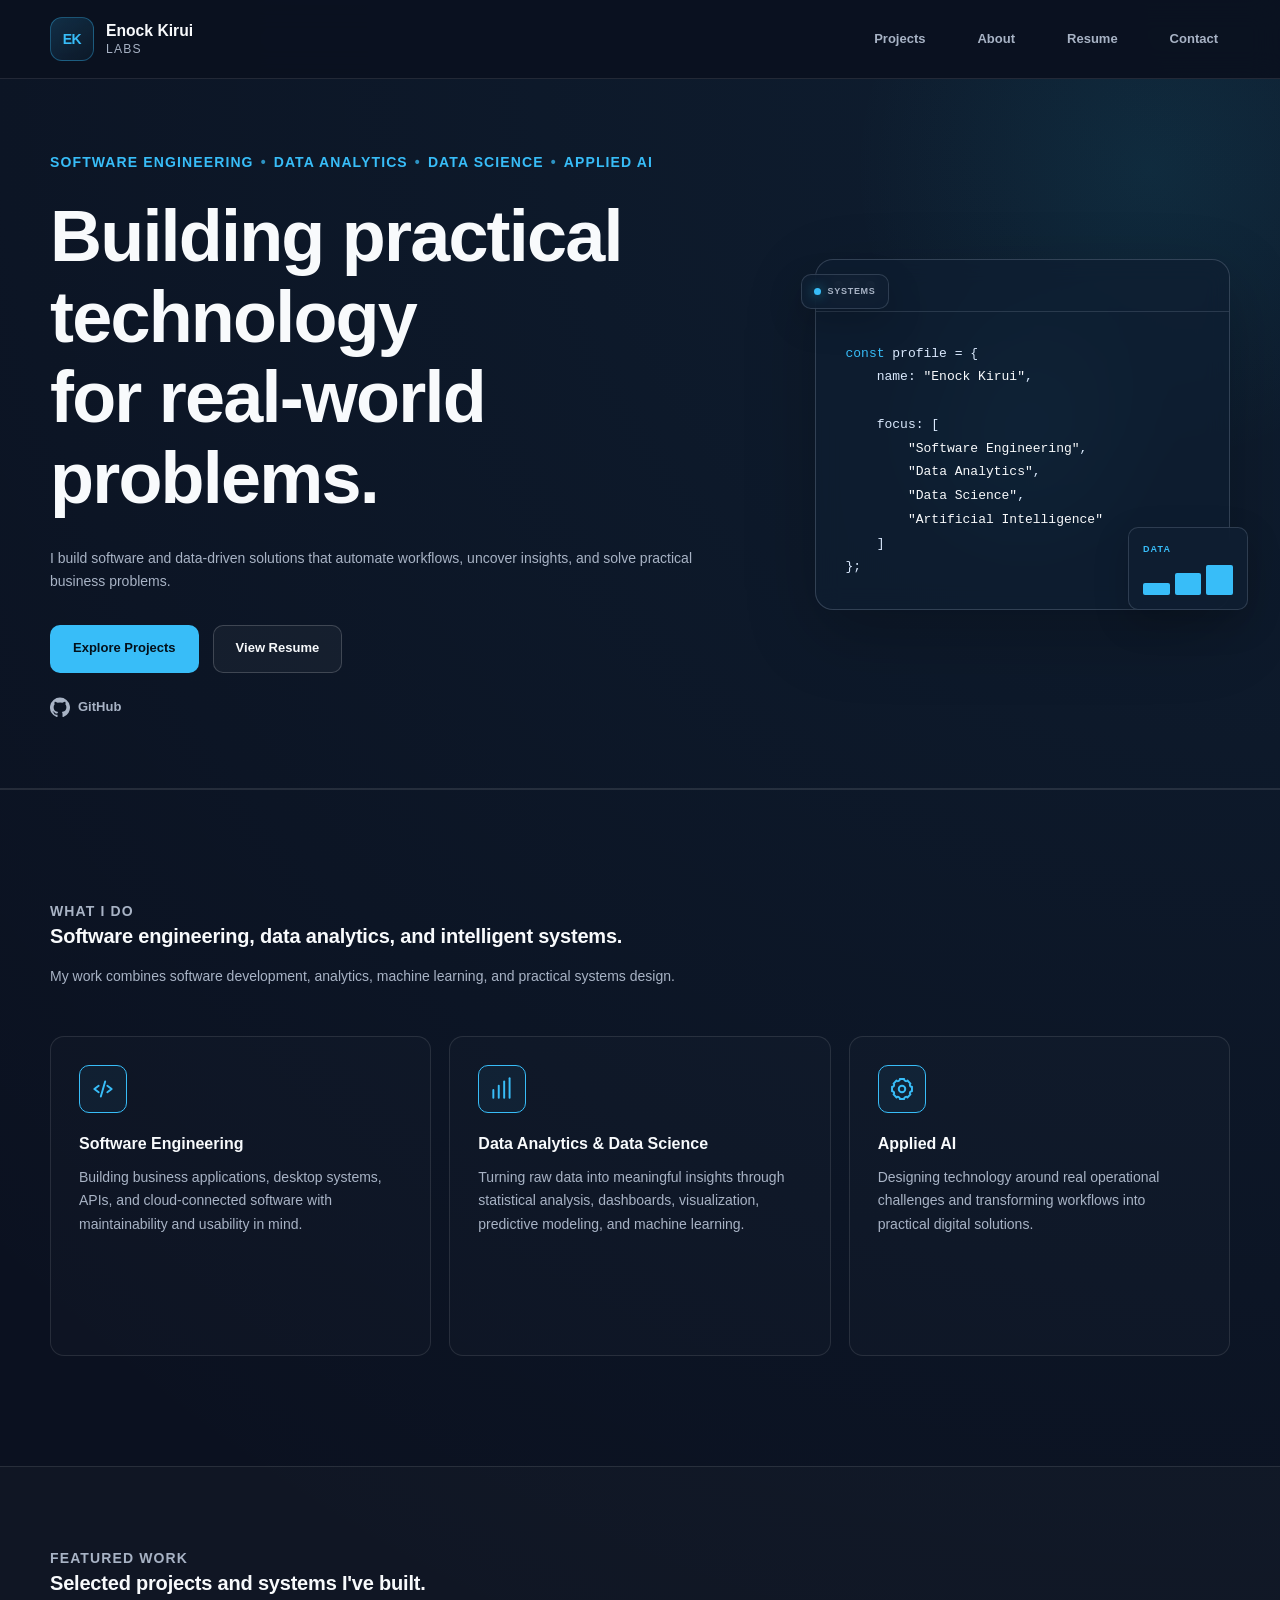
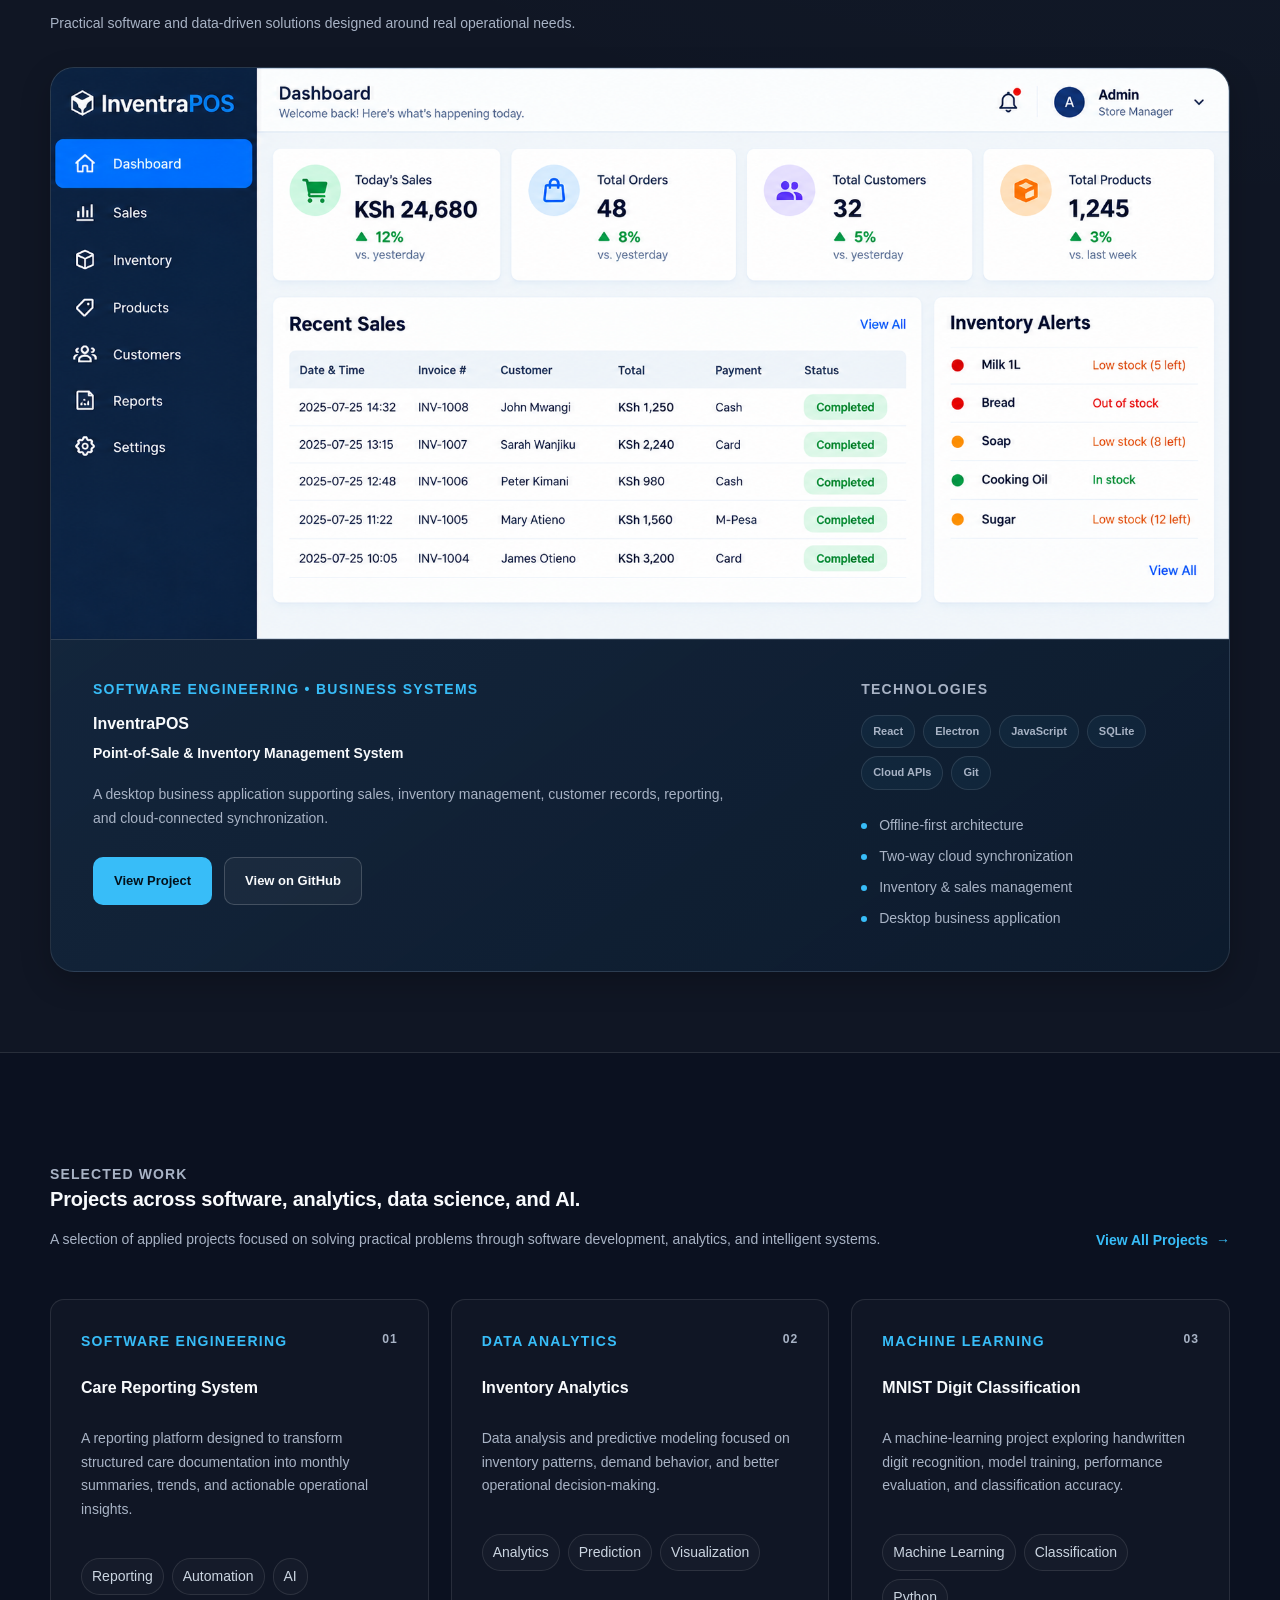
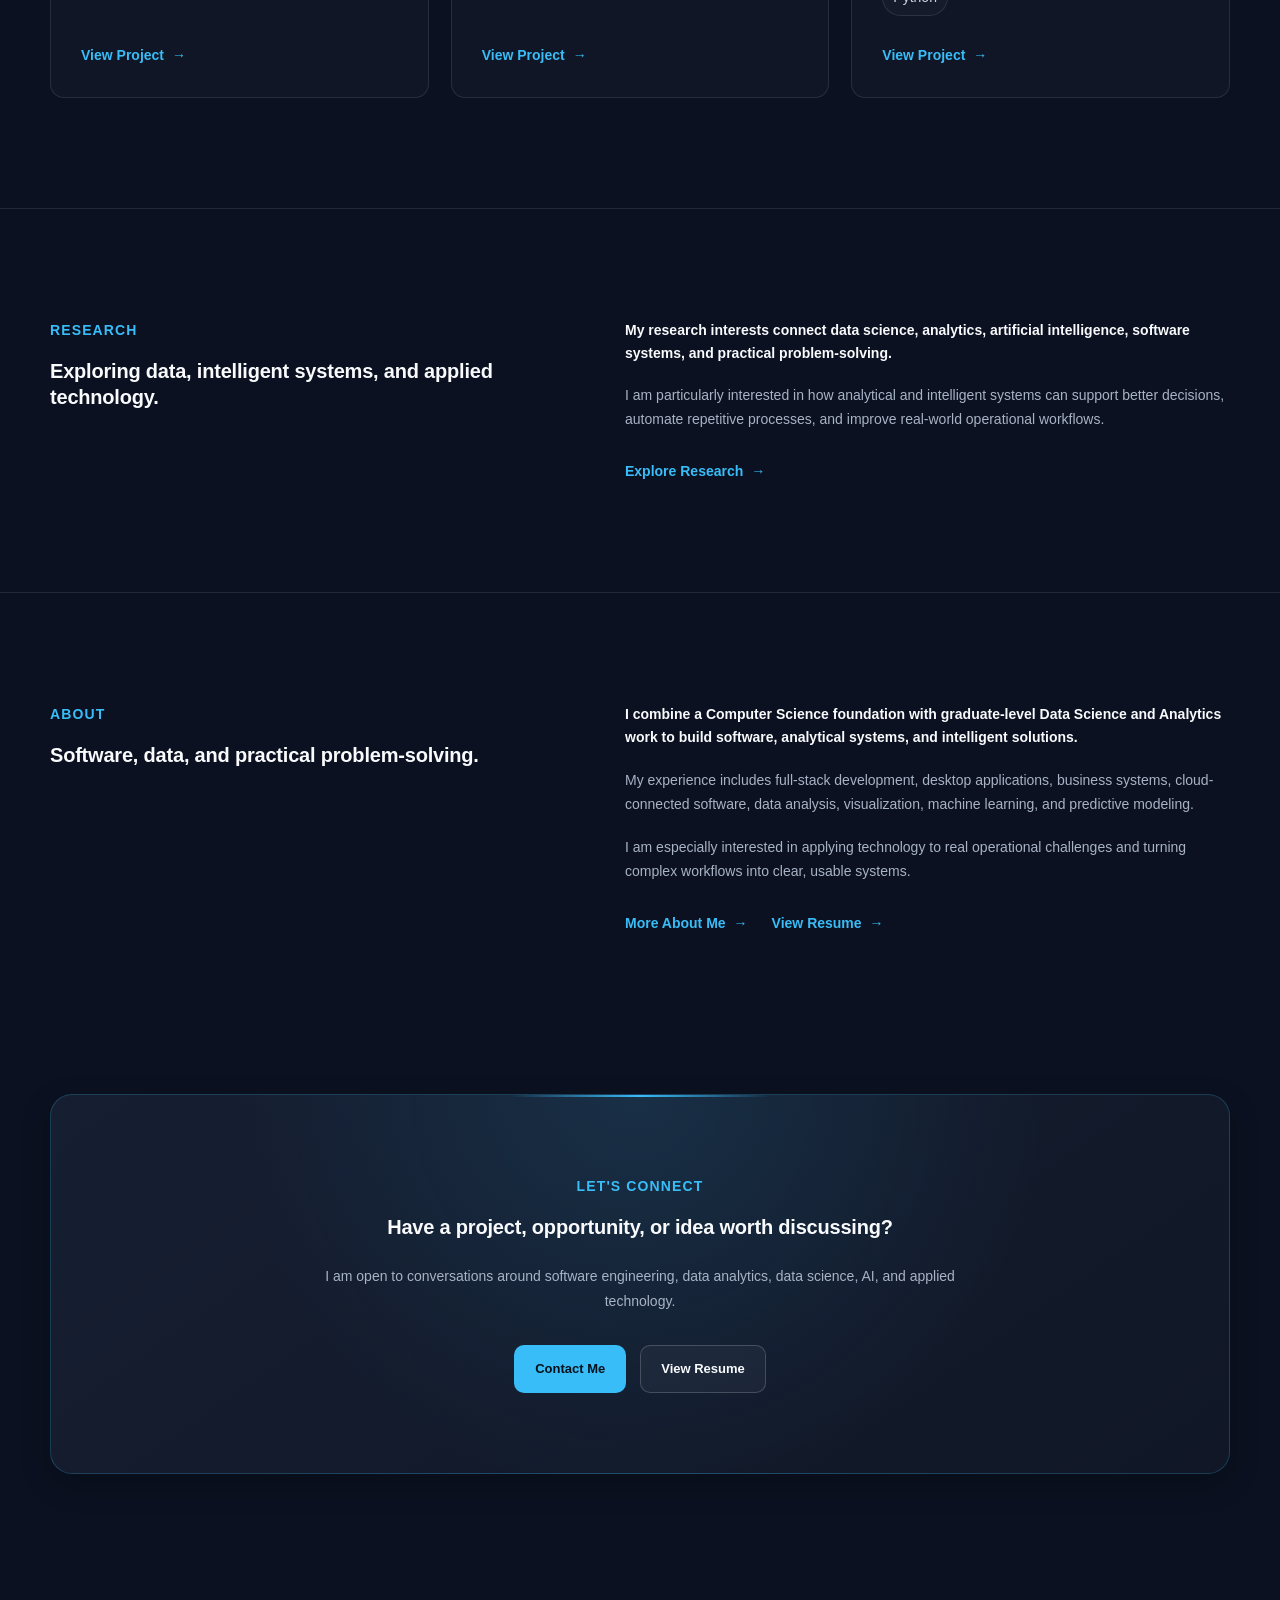
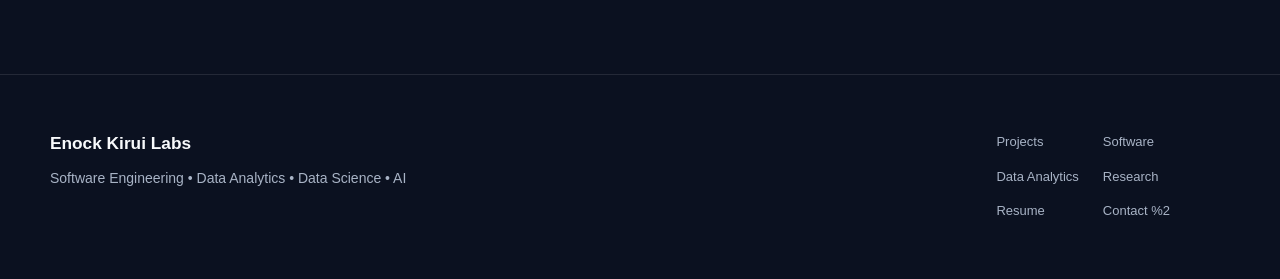
==== commit 4ac62796: "Test Automatic AWS Deployment" ====
--- a/index.html
+++ b/index.html
@@ -187,7 +187,7 @@
 
 
             <p class="hero-description">
-                I design software and data-driven solutions that
+                I build software and data-driven solutions that
                 automate workflows, uncover insights, and solve
                 practical business problems.
             </p>
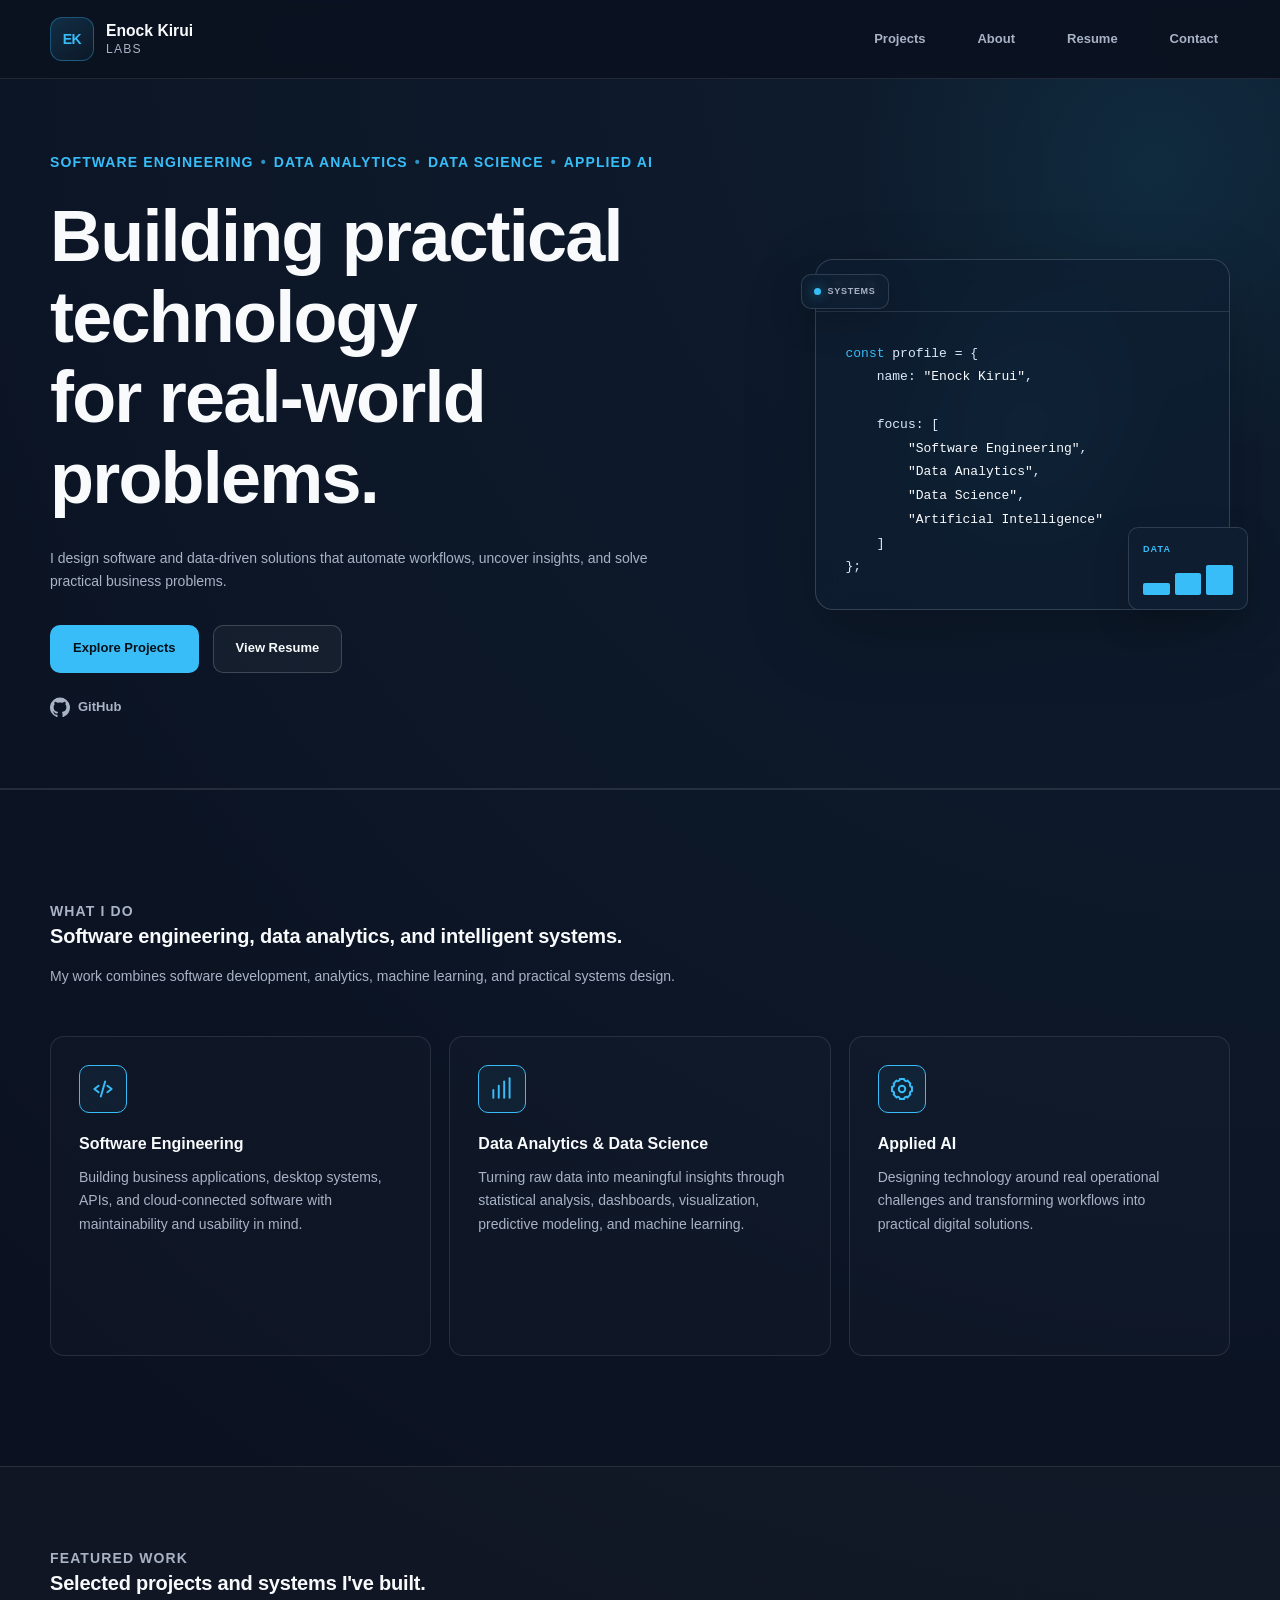
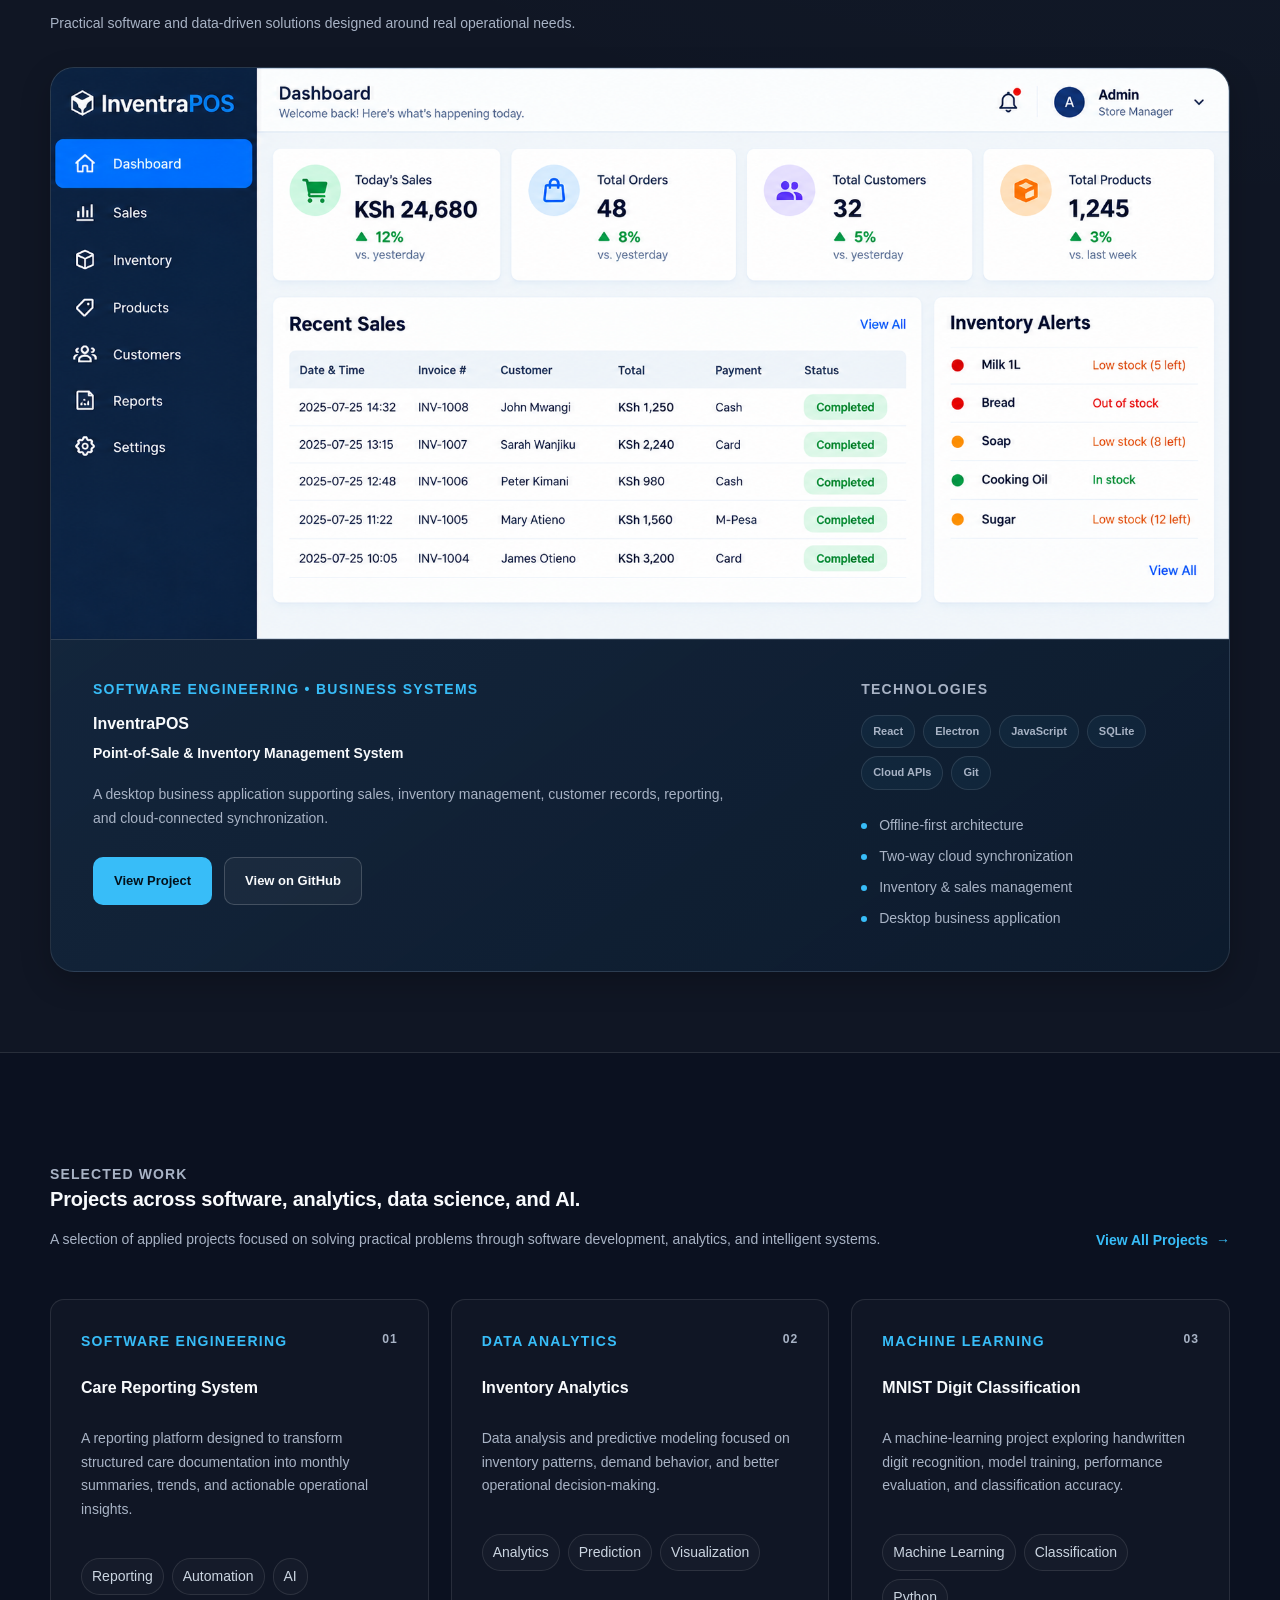
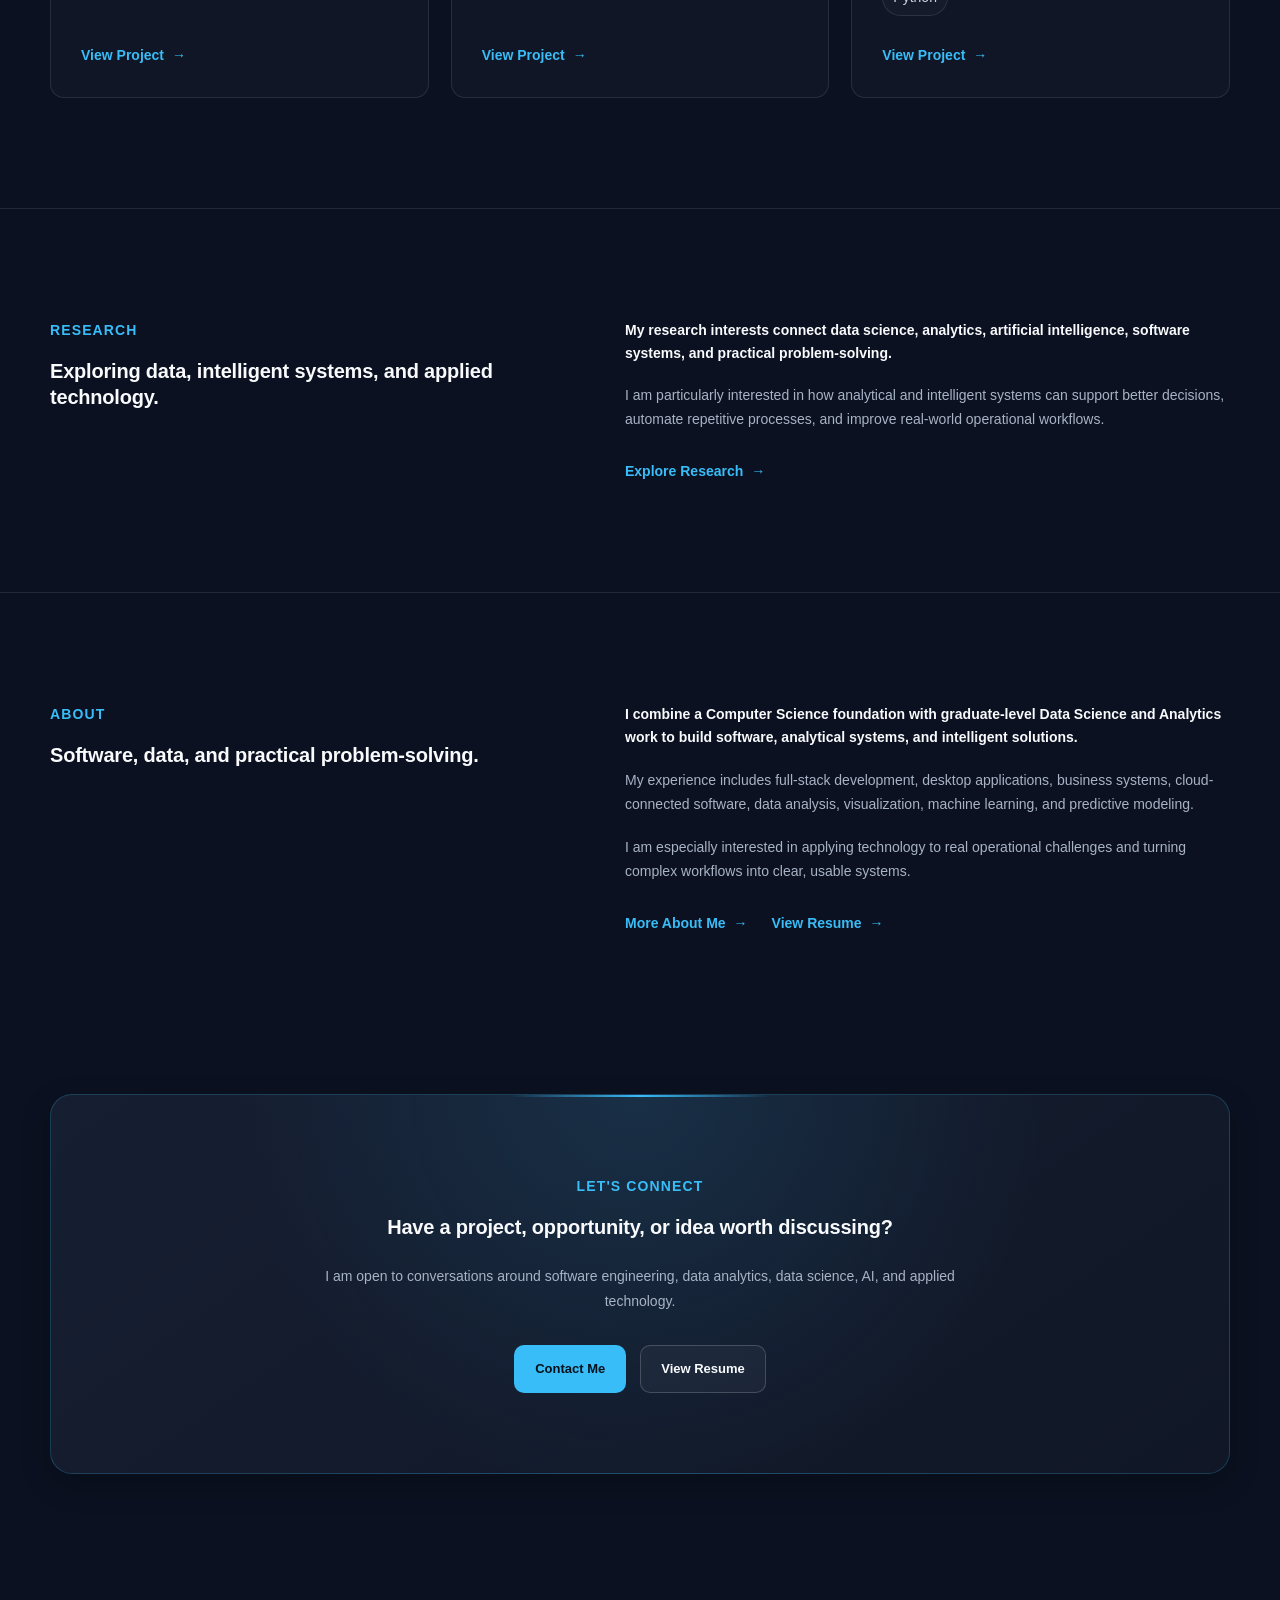
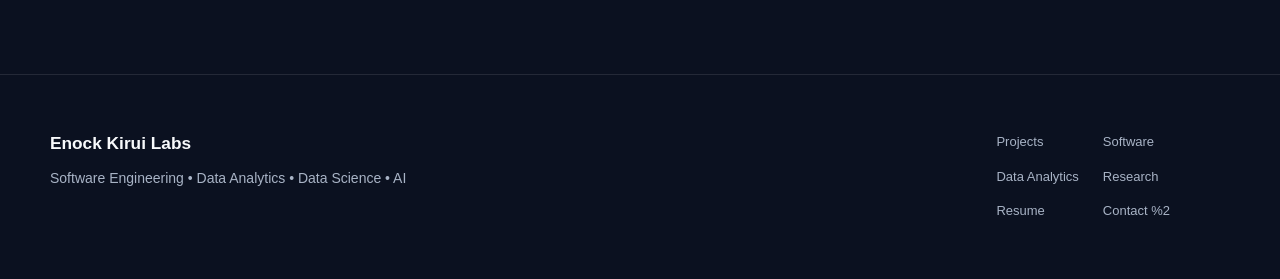
==== commit 1ee0378d: "updated hero-description class" ====
--- a/index.html
+++ b/index.html
@@ -9,7 +9,7 @@
     >
 
     <title>
-        Enock Kirui | Software Engineering, Data Analytics, Data Science & AI
+        Enock Kirui | Software Engineering, Data Analytics, Data Science & Applied AI
     </title>
 
     <meta
@@ -187,7 +187,7 @@
 
 
             <p class="hero-description">
-                I build software and data-driven solutions that
+                I design software and data-driven solutions that
                 automate workflows, uncover insights, and solve
                 practical business problems.
             </p>
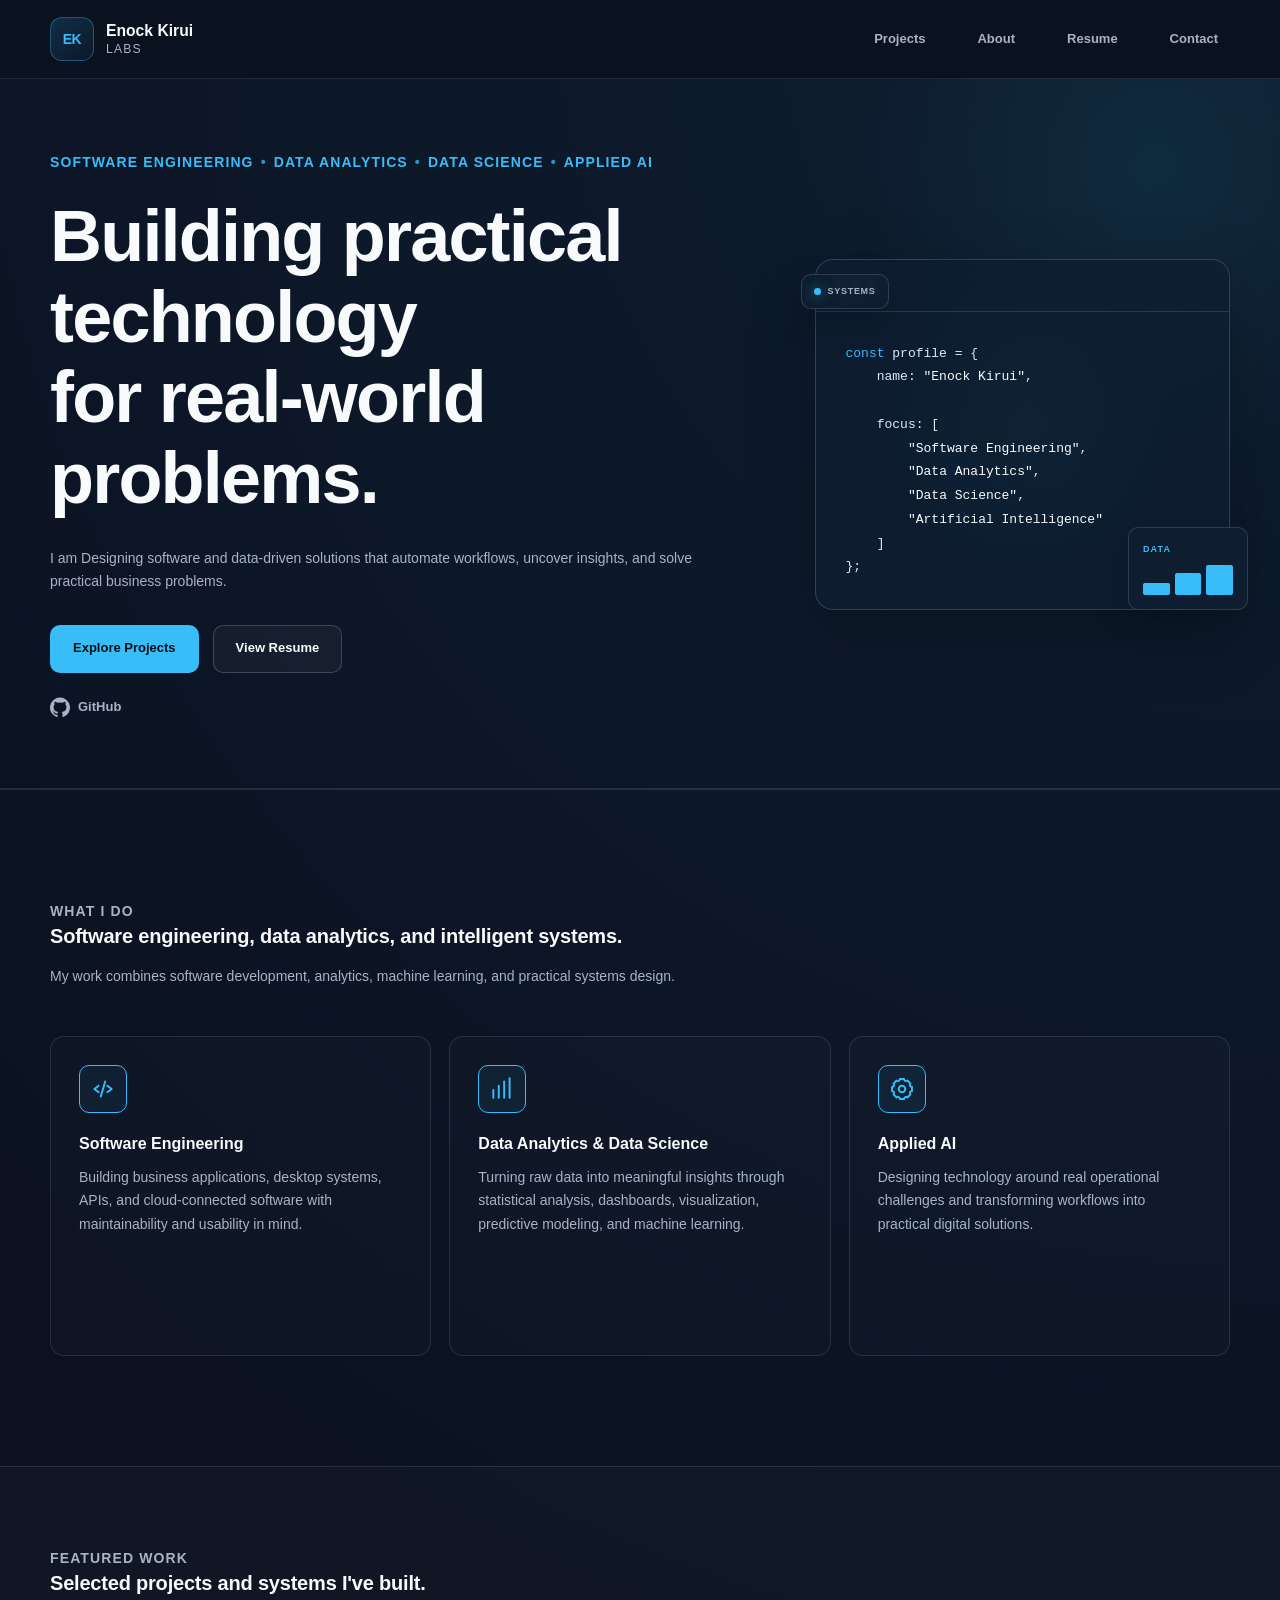
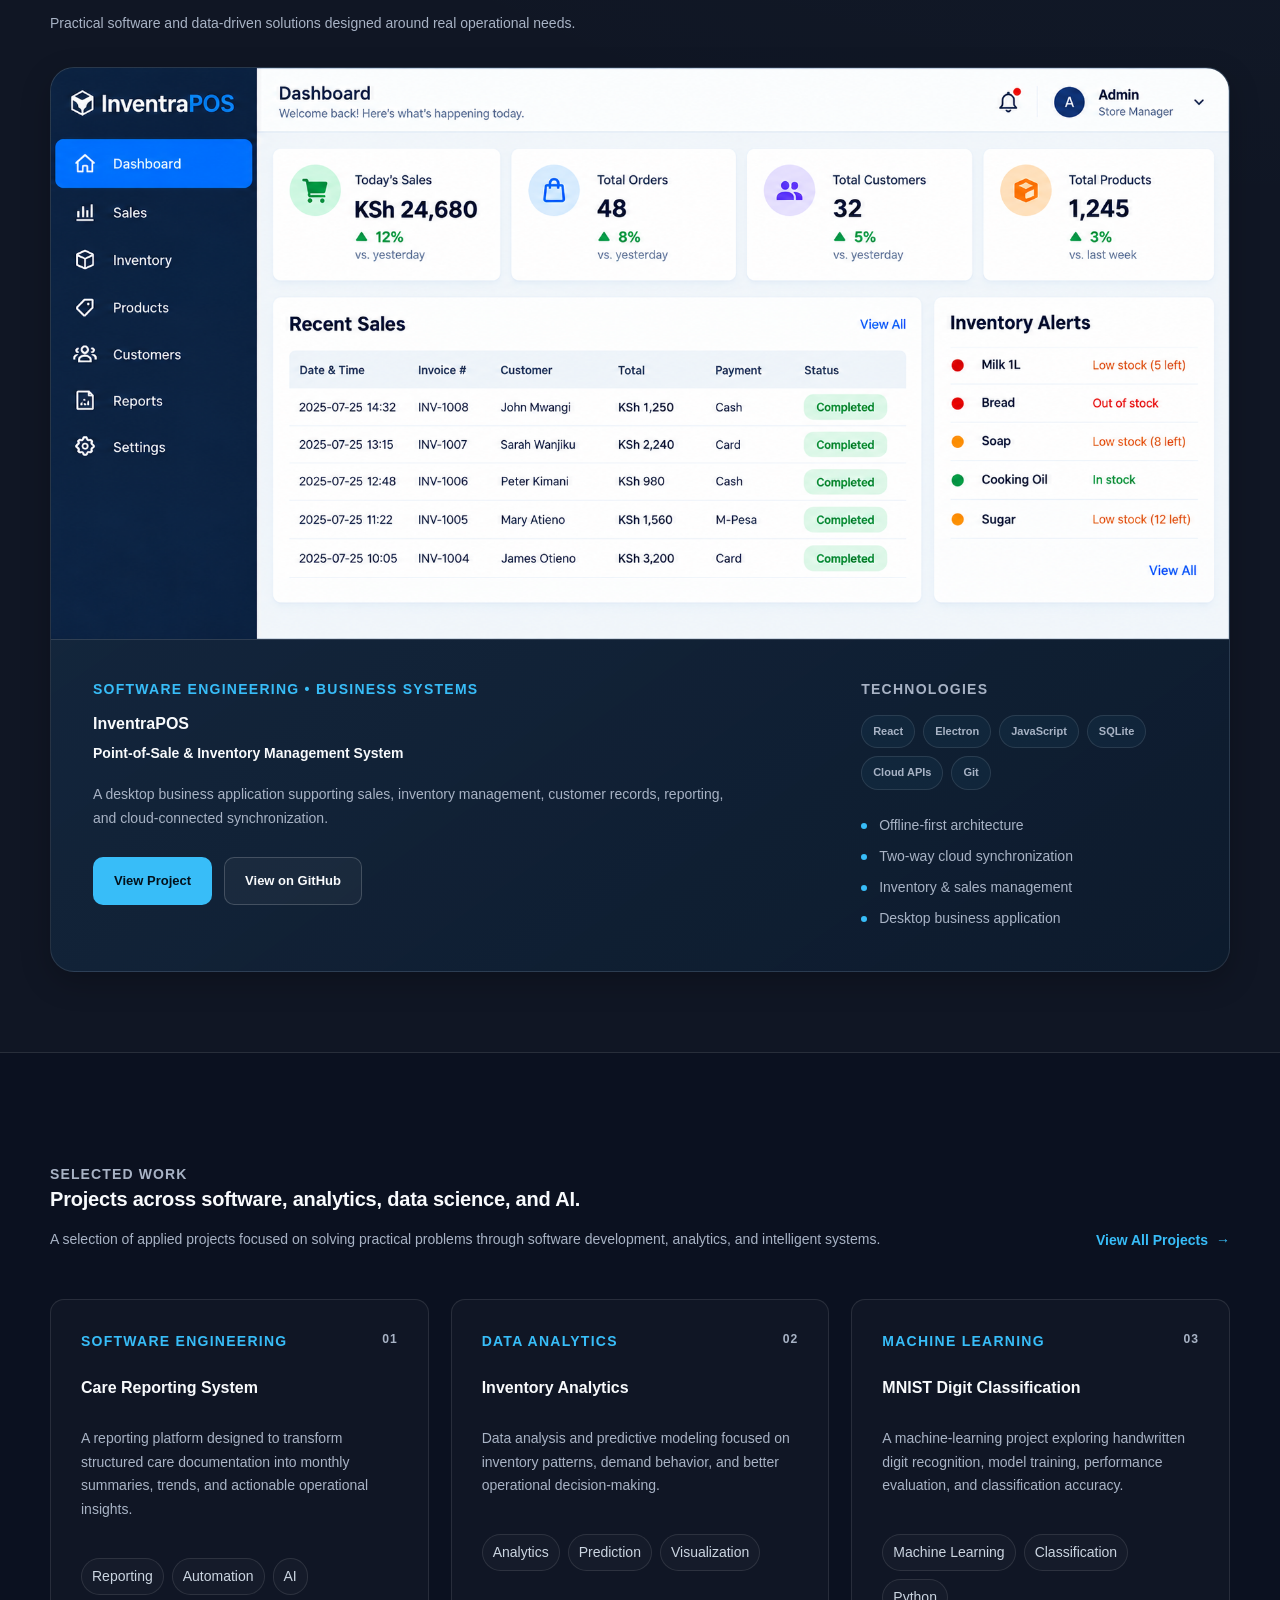
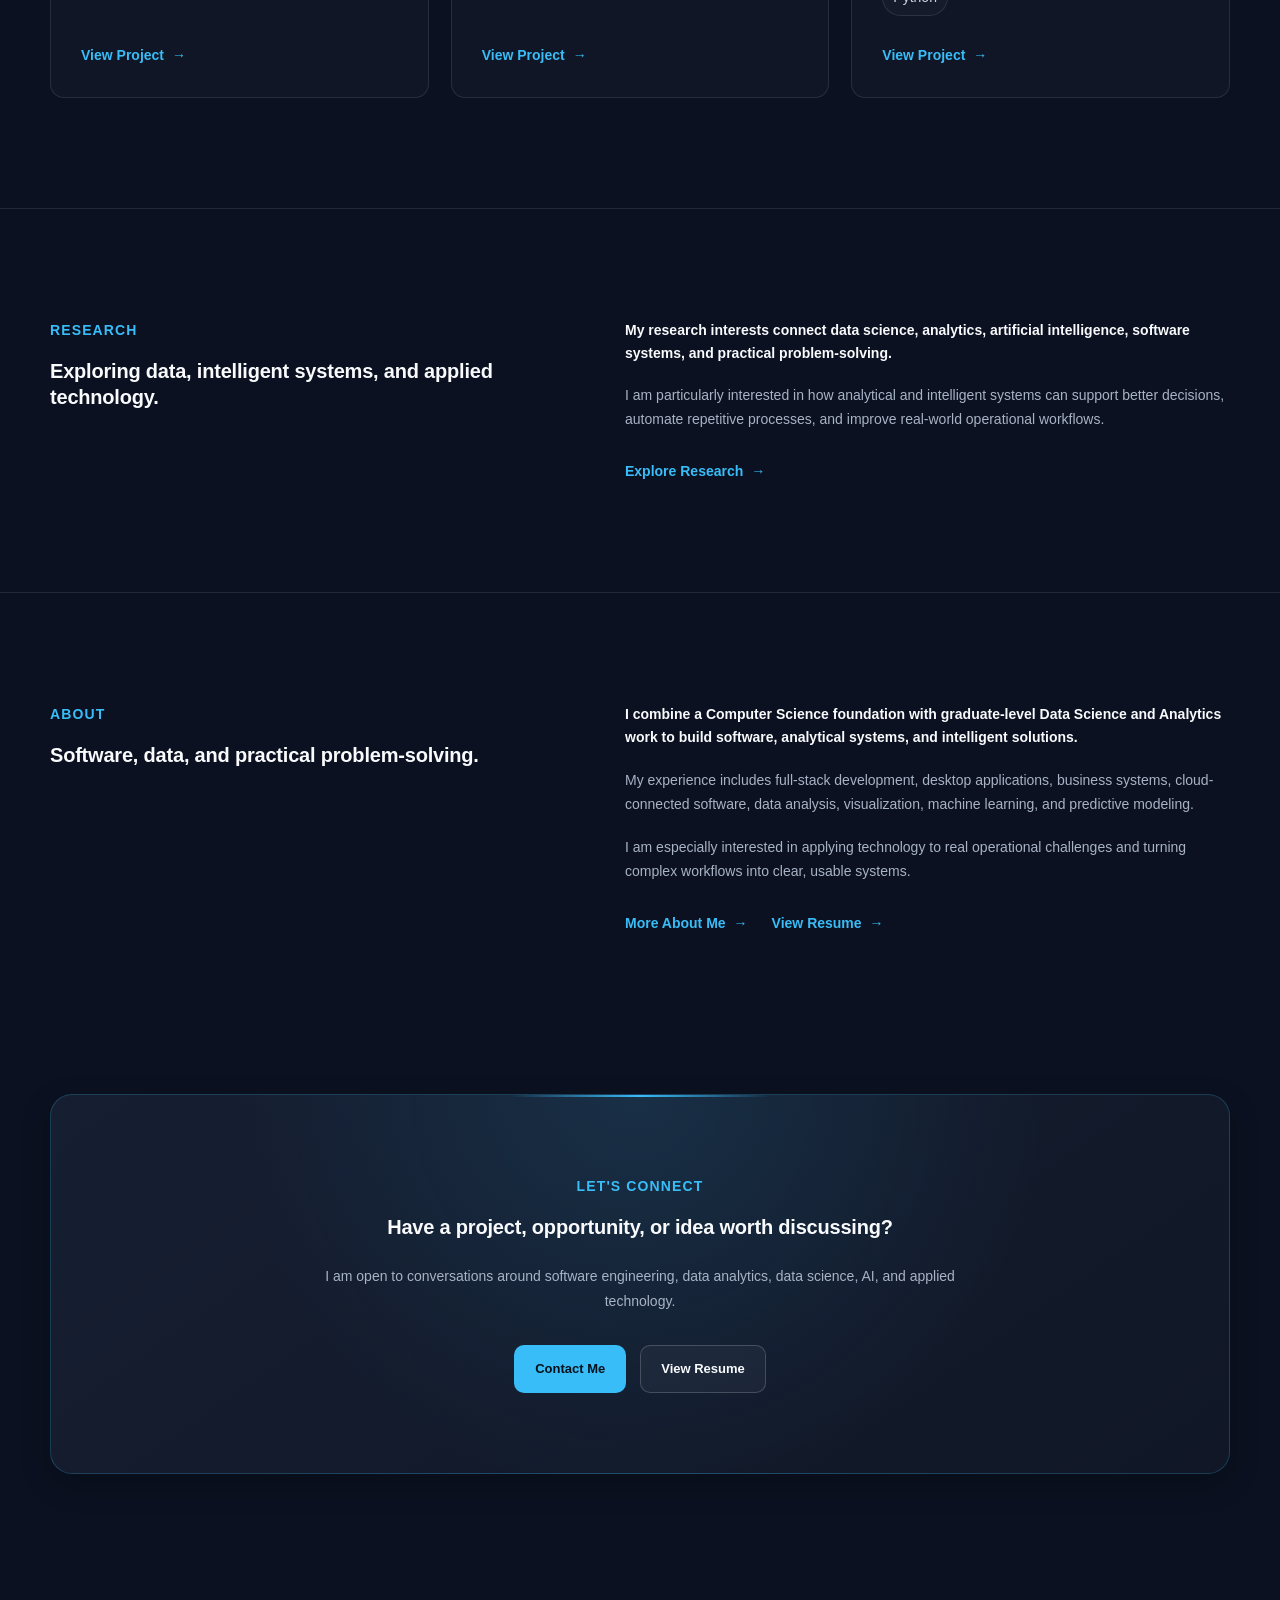
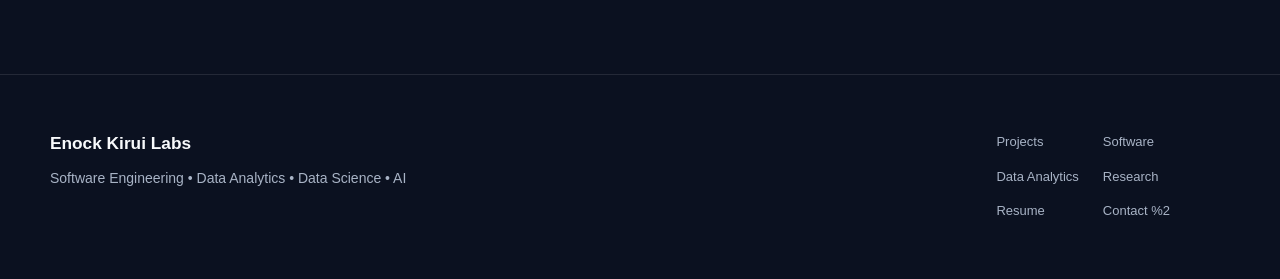
==== commit 43bc6c4e: "test automatic portfolio deployement" ====
--- a/index.html
+++ b/index.html
@@ -187,7 +187,7 @@
 
 
             <p class="hero-description">
-                I design software and data-driven solutions that
+                I am Designing software and data-driven solutions that
                 automate workflows, uncover insights, and solve
                 practical business problems.
             </p>
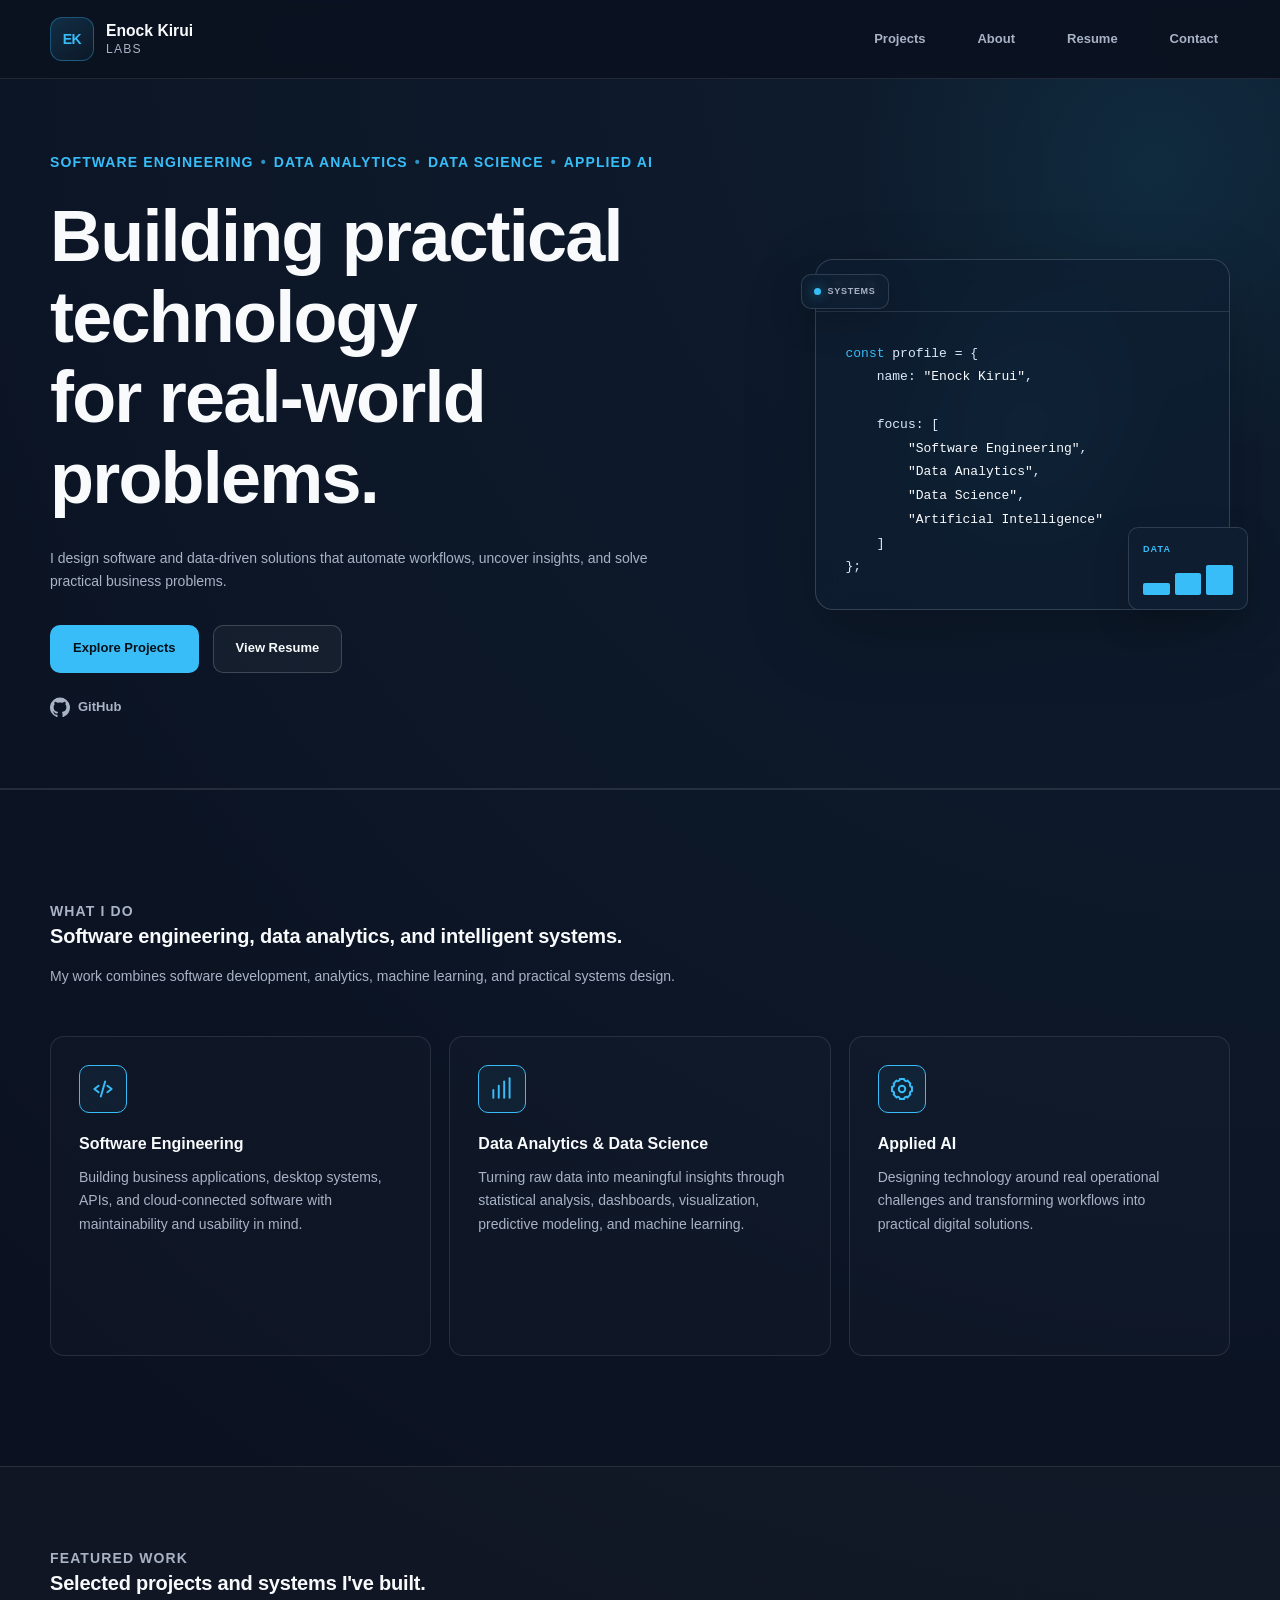
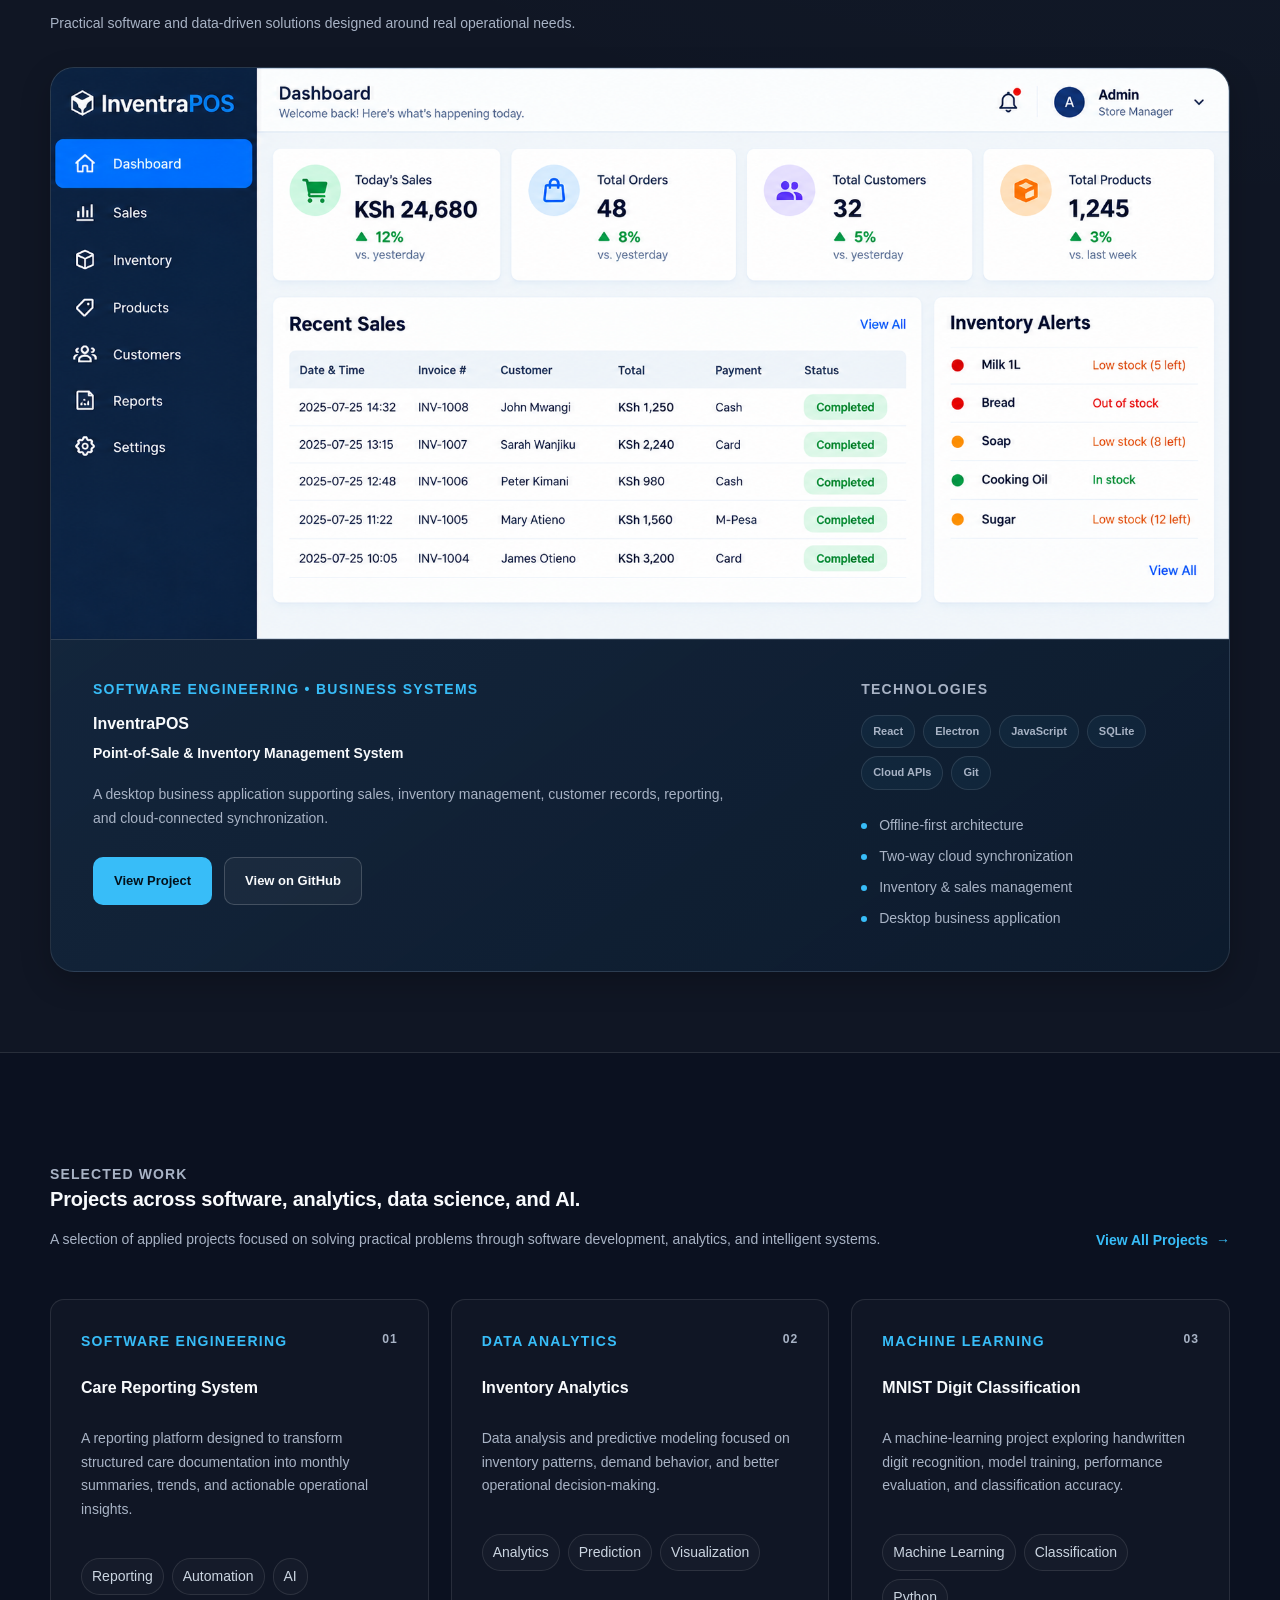
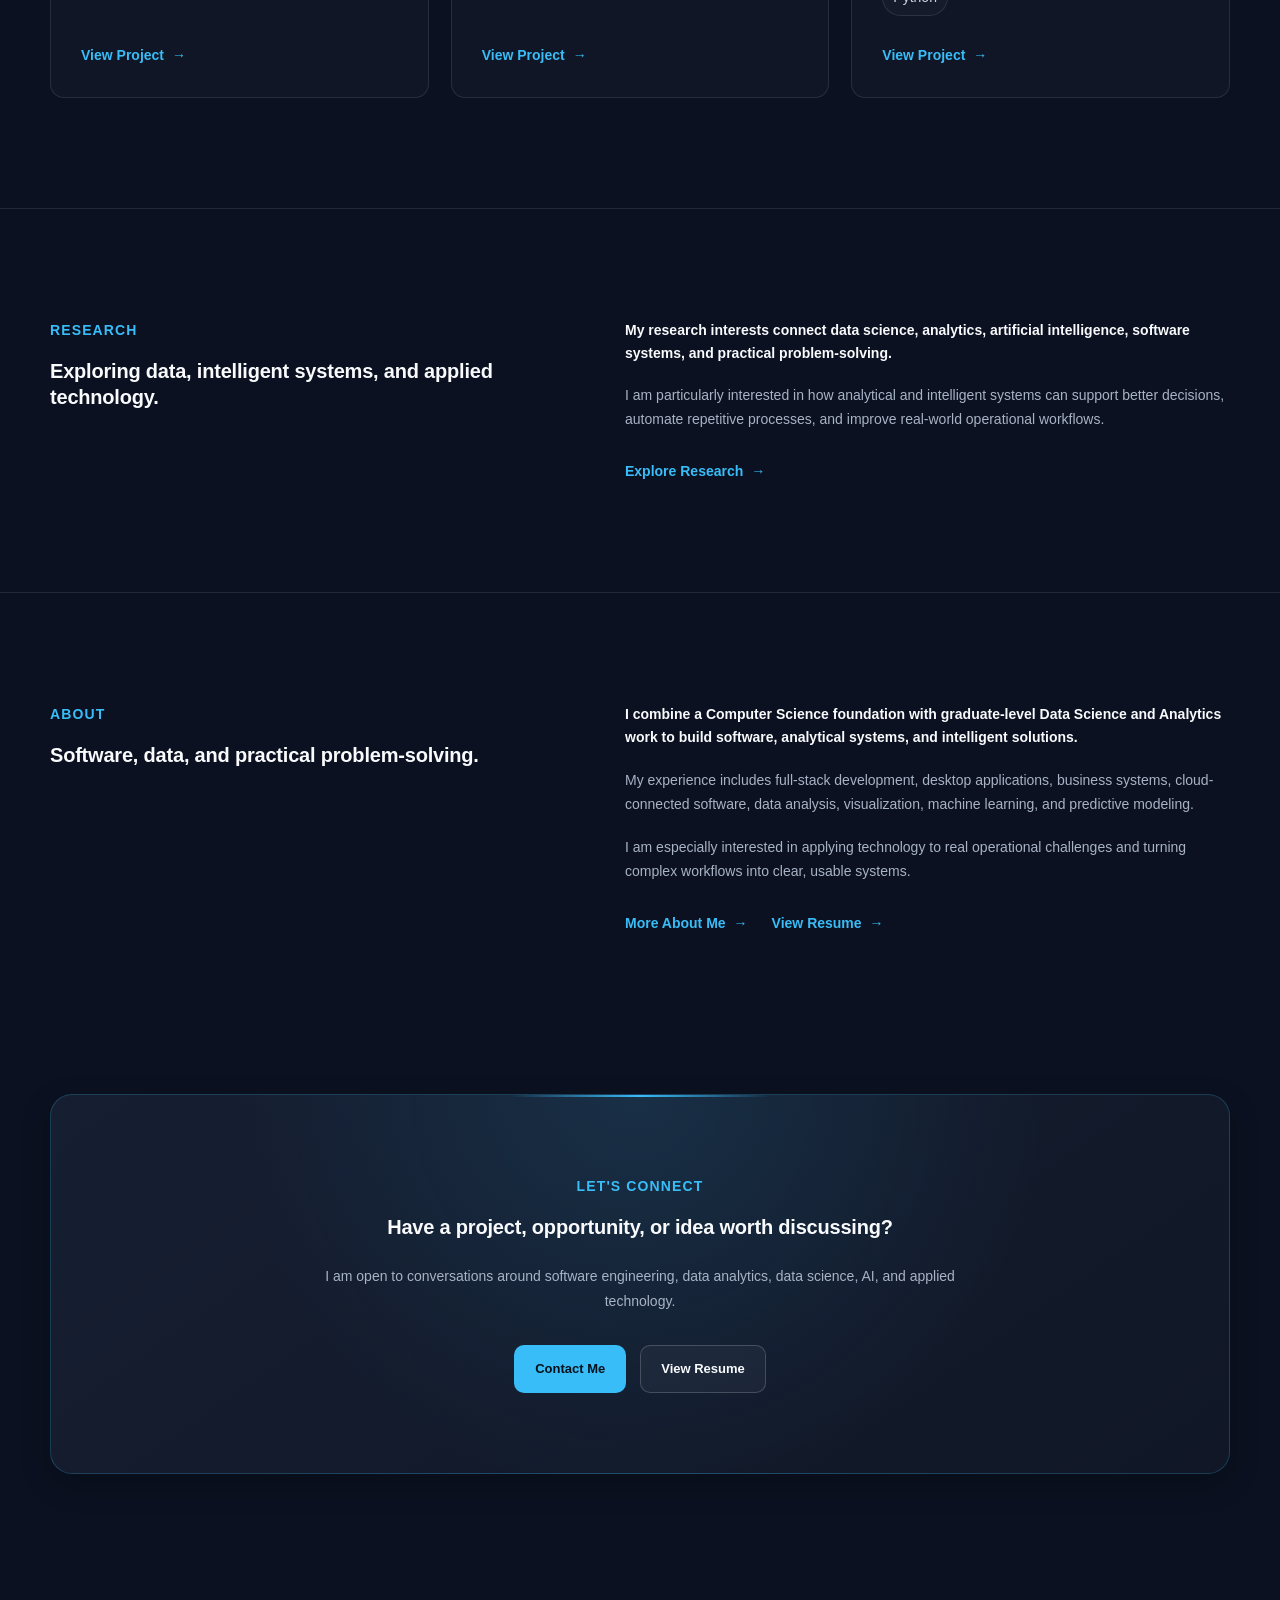
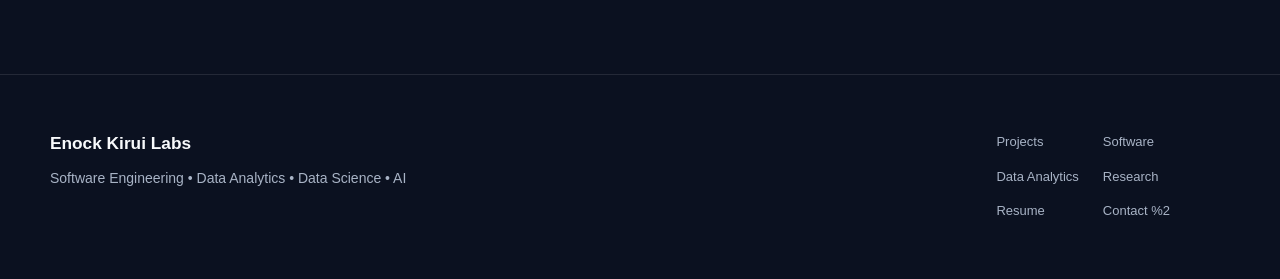
==== commit 701d6ce1: "revert hero description after testing automatic deploymen" ====
--- a/index.html
+++ b/index.html
@@ -187,7 +187,7 @@
 
 
             <p class="hero-description">
-                I am Designing software and data-driven solutions that
+                I design software and data-driven solutions that
                 automate workflows, uncover insights, and solve
                 practical business problems.
             </p>
